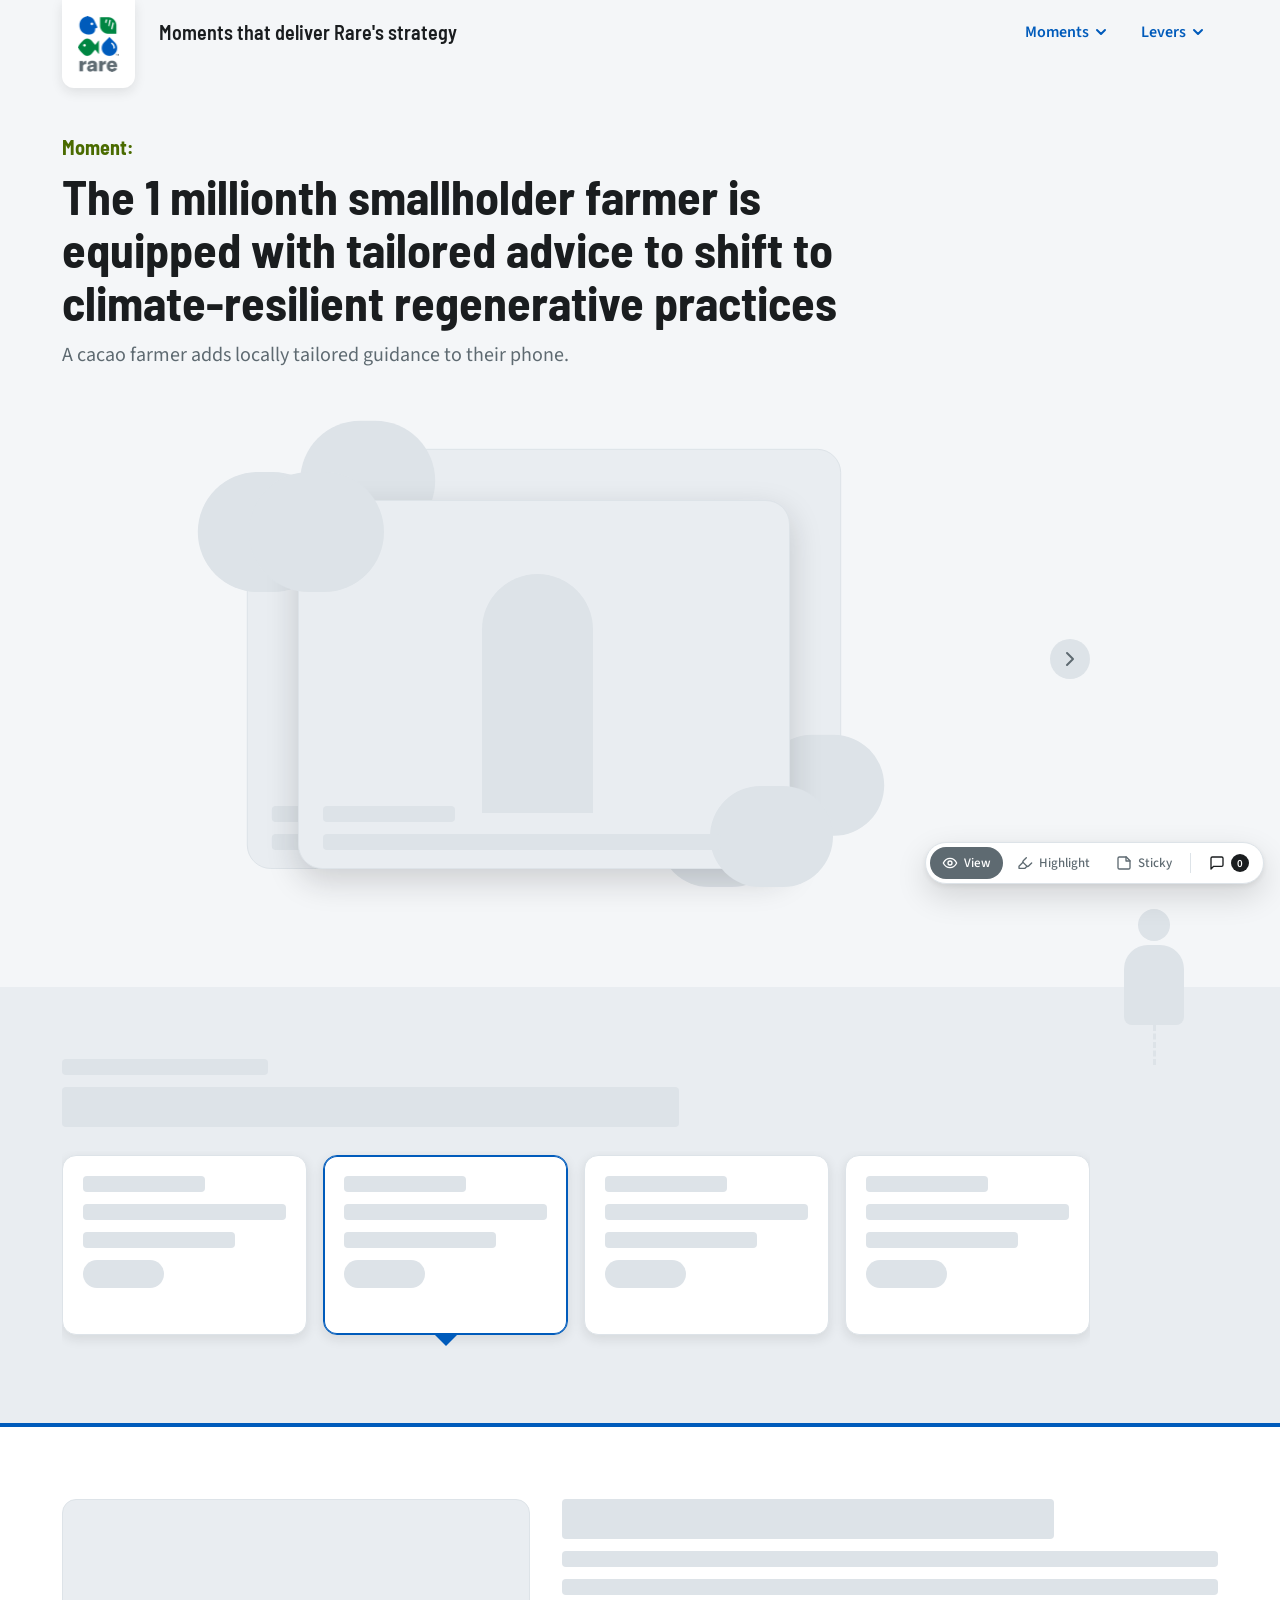
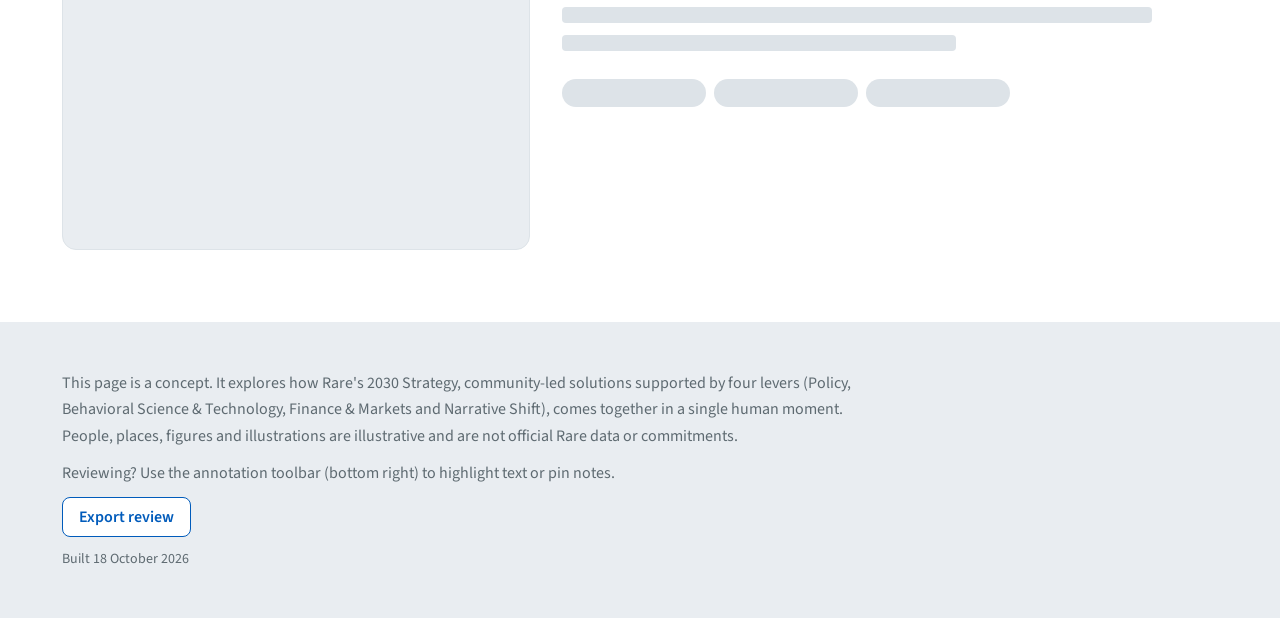
==== moments/1-millionth-farmer/index.html @ deacb7dc "Stage 1 frame: scaffold, tokens, header nav, 7 skeleton moment pages, Overnote - Static HTML/CSS/ES " ====
<!doctype html>
<html lang="en" data-page-state="skeleton">
<head>
  <meta charset="utf-8">
  <meta name="viewport" content="width=device-width, initial-scale=1">
  <meta name="robots" content="noindex">
  <title>1 Millionth Farmer · Rare 2030 Strategy in moments</title>
  <meta name="description" content="Concept: how Rare's 2030 Strategy comes together in one human milestone moment.">
  <link rel="icon" type="image/png" href="../../assets/logo/rare-logo-rgb.png">
  <!-- Font loading is the one place a family name appears outside the token files: the
       Google Fonts URL. Every font-family declaration goes through --rare-font-family-*. -->
  <link rel="preconnect" href="https://fonts.googleapis.com">
  <link rel="preconnect" href="https://fonts.gstatic.com" crossorigin>
  <link rel="stylesheet" href="https://fonts.googleapis.com/css2?family=Barlow+Semi+Condensed:wght@600;700;800&amp;family=Source+Sans+3:wght@400;600;700&amp;display=swap&amp;subset=latin">
  <link rel="stylesheet" href="../../css/rare-core.css">
  <link rel="stylesheet" href="../../css/viz-tokens.css">
  <link rel="stylesheet" href="../../css/base.css">
  <link rel="stylesheet" href="../../css/components/nav.css">
  <link rel="stylesheet" href="../../css/components/moment.css">
  <link rel="stylesheet" href="../../css/components/orchestrator.css">
  <link rel="stylesheet" href="../../css/components/levers.css">
  <link rel="stylesheet" href="../../css/components/lever-detail.css">
  <link rel="stylesheet" href="../../css/components/footer.css">
</head>
<body data-moment="1-millionth-farmer">
  <a class="skip-link" href="#main">Skip to content</a>

  <header class="site-header">
    <div class="site-header__inner">
      <a class="site-header__logo-tab" href="../../">
        <img src="../../assets/logo/rare-logo-rgb.png" srcset="../../assets/logo/rare-logo-rgb.png 1x, ../../assets/logo/rare-logo-rgb@2x.png 2x" width="41" height="56" alt="Rare">
      </a>
      <p id="site-title" class="site-header__title">Moments that deliver Rare's strategy</p>
      <nav id="global-nav" class="global-nav" aria-label="Site" data-nav-root></nav>
    </div>
  </header>

  <div class="page">
    <main id="main">
      <div id="orchestration" class="orchestration">
        <section id="moment" class="panel panel--moment" aria-labelledby="moment-title">
          <div class="panel__inner">
            <div id="moment-statement" class="moment-statement">
              <p class="eyebrow">Moment:</p>
              <h1 id="moment-title" class="moment-title">The 1 millionth smallholder farmer is equipped with tailored advice to shift to climate-resilient regenerative practices</h1>
              <p class="moment-description">A cacao farmer adds locally tailored guidance to their phone.</p>
            </div>

            <div id="moment-visual" class="moment-visual" role="region" aria-label="Moment scenes">
              <div class="card-stack">
                <div class="card-stack__deck">
                  <div id="card-human-nature" class="stack-card" data-card="human-nature" data-label="Human &amp; Nature" data-slot="0">
                    <div class="stack-card__backplate"></div>
                    <span class="stack-card__layer stack-card__layer--overhang-start"></span>
                    <span class="stack-card__layer stack-card__layer--figure"></span>
                    <span class="stack-card__layer stack-card__layer--overhang-end"></span>
                    <div class="stack-card__text">
                      <p class="visually-hidden">Human &amp; Nature scene (placeholder)</p>
                      <span class="ph-stack" aria-hidden="true">
                        <span class="ph ph--bar ph--w-30"></span>
                        <span class="ph ph--bar ph--w-90"></span>
                      </span>
                    </div>
                  </div>
                  <div id="card-community" class="stack-card" data-card="community" data-label="Community" data-slot="1" aria-hidden="true" inert>
                    <div class="stack-card__backplate"></div>
                    <span class="stack-card__layer stack-card__layer--overhang-start"></span>
                    <span class="stack-card__layer stack-card__layer--figure"></span>
                    <span class="stack-card__layer stack-card__layer--overhang-end"></span>
                    <div class="stack-card__text">
                      <p class="visually-hidden">Community scene (placeholder)</p>
                      <span class="ph-stack" aria-hidden="true">
                        <span class="ph ph--bar ph--w-30"></span>
                        <span class="ph ph--bar ph--w-90"></span>
                      </span>
                    </div>
                  </div>
                  <div id="card-policy" class="stack-card" data-card="policy" data-label="Policy" data-slot="2" aria-hidden="true" inert>
                    <div class="stack-card__backplate"></div>
                    <span class="stack-card__layer stack-card__layer--overhang-start"></span>
                    <span class="stack-card__layer stack-card__layer--figure"></span>
                    <span class="stack-card__layer stack-card__layer--overhang-end"></span>
                    <div class="stack-card__text">
                      <p class="visually-hidden">Policy scene (placeholder)</p>
                      <span class="ph-stack" aria-hidden="true">
                        <span class="ph ph--bar ph--w-30"></span>
                        <span class="ph ph--bar ph--w-90"></span>
                      </span>
                    </div>
                  </div>
                </div>
              </div>
              <div class="stack-controls">
                <button class="stack-next" type="button" aria-label="Next scene">
                  <svg viewBox="0 0 20 20" aria-hidden="true" focusable="false"><path d="M7 4l6 6-6 6" fill="none" stroke="currentColor" stroke-width="2" stroke-linecap="round" stroke-linejoin="round"/></svg>
                </button>
                <p class="stack-announcer visually-hidden" aria-live="polite" aria-atomic="true"></p>
              </div>
            </div>
          </div>
        </section>

        <div class="orchestration__seam">
          <figure id="orchestrator" class="orchestrator">
            <div class="orchestrator__silhouette" aria-hidden="true">
              <span class="orchestrator__head"></span>
              <span class="orchestrator__body"></span>
            </div>
            <span class="orchestrator__pipe-placeholder" aria-hidden="true"></span>
            <figcaption class="visually-hidden">A Rare team member connects the levers to the moment. Rare orchestrates; local partners deliver.</figcaption>
          </figure>
        </div>

        <svg class="orchestrator-pipe" aria-hidden="true" focusable="false"></svg>

        <section id="levers" class="panel panel--levers" aria-labelledby="levers-title">
          <div class="panel__inner">
            <div class="levers-heading">
              <h2 id="levers-title" class="visually-hidden">Levers</h2>
              <span class="ph ph--bar ph--w-20" aria-hidden="true"></span>
              <span class="ph ph--bar-lg ph--w-60" aria-hidden="true"></span>
            </div>
            <div class="lever-track">
              <div id="lever-policy" class="lever-card" data-lever-card="policy">
                <p class="visually-hidden">Policy (placeholder)</p>
                <span class="ph ph--bar ph--w-60" aria-hidden="true"></span>
                <span class="ph-stack" aria-hidden="true">
                  <span class="ph ph--bar ph--w-100"></span>
                  <span class="ph ph--bar ph--w-75"></span>
                </span>
                <span class="ph ph--pill ph--w-40" aria-hidden="true"></span>
              </div>
              <div id="lever-behavior-tech" class="lever-card" data-lever-card="behavior-tech" data-selected>
                <p class="visually-hidden">Behavioral Science &amp; Technology (placeholder)</p>
                <span class="ph ph--bar ph--w-60" aria-hidden="true"></span>
                <span class="ph-stack" aria-hidden="true">
                  <span class="ph ph--bar ph--w-100"></span>
                  <span class="ph ph--bar ph--w-75"></span>
                </span>
                <span class="ph ph--pill ph--w-40" aria-hidden="true"></span>
              </div>
              <div id="lever-finance-markets" class="lever-card" data-lever-card="finance-markets">
                <p class="visually-hidden">Finance &amp; Markets (placeholder)</p>
                <span class="ph ph--bar ph--w-60" aria-hidden="true"></span>
                <span class="ph-stack" aria-hidden="true">
                  <span class="ph ph--bar ph--w-100"></span>
                  <span class="ph ph--bar ph--w-75"></span>
                </span>
                <span class="ph ph--pill ph--w-40" aria-hidden="true"></span>
              </div>
              <div id="lever-narrative" class="lever-card" data-lever-card="narrative">
                <p class="visually-hidden">Narrative Shift (placeholder)</p>
                <span class="ph ph--bar ph--w-60" aria-hidden="true"></span>
                <span class="ph-stack" aria-hidden="true">
                  <span class="ph ph--bar ph--w-100"></span>
                  <span class="ph ph--bar ph--w-75"></span>
                </span>
                <span class="ph ph--pill ph--w-40" aria-hidden="true"></span>
              </div>
            </div>
          </div>
        </section>
      </div>

      <section id="lever-detail" class="panel panel--detail" aria-labelledby="lever-detail-title" tabindex="-1">
        <div class="panel__inner">
          <h2 id="lever-detail-title" class="visually-hidden">Lever requirements</h2>
          <div id="detail-policy" class="lever-detail-panel" data-lever-detail="policy" hidden>
            <div class="lever-detail__graphic" aria-hidden="true"></div>
            <div class="lever-detail__text">
              <h3 class="visually-hidden">Policy (placeholder)</h3>
              <span class="ph ph--bar-lg ph--w-75" aria-hidden="true"></span>
              <span class="ph-stack" aria-hidden="true">
                <span class="ph ph--bar ph--w-100"></span>
                <span class="ph ph--bar ph--w-100"></span>
                <span class="ph ph--bar ph--w-90"></span>
                <span class="ph ph--bar ph--w-60"></span>
              </span>
              <span class="lever-detail__chips" aria-hidden="true">
                <span class="ph ph--pill"></span>
                <span class="ph ph--pill"></span>
                <span class="ph ph--pill"></span>
              </span>
            </div>
          </div>
          <div id="detail-behavior-tech" class="lever-detail-panel" data-lever-detail="behavior-tech">
            <div class="lever-detail__graphic" aria-hidden="true"></div>
            <div class="lever-detail__text">
              <h3 class="visually-hidden">Behavioral Science &amp; Technology (placeholder)</h3>
              <span class="ph ph--bar-lg ph--w-75" aria-hidden="true"></span>
              <span class="ph-stack" aria-hidden="true">
                <span class="ph ph--bar ph--w-100"></span>
                <span class="ph ph--bar ph--w-100"></span>
                <span class="ph ph--bar ph--w-90"></span>
                <span class="ph ph--bar ph--w-60"></span>
              </span>
              <span class="lever-detail__chips" aria-hidden="true">
                <span class="ph ph--pill"></span>
                <span class="ph ph--pill"></span>
                <span class="ph ph--pill"></span>
              </span>
            </div>
          </div>
          <div id="detail-finance-markets" class="lever-detail-panel" data-lever-detail="finance-markets" hidden>
            <div class="lever-detail__graphic" aria-hidden="true"></div>
            <div class="lever-detail__text">
              <h3 class="visually-hidden">Finance &amp; Markets (placeholder)</h3>
              <span class="ph ph--bar-lg ph--w-75" aria-hidden="true"></span>
              <span class="ph-stack" aria-hidden="true">
                <span class="ph ph--bar ph--w-100"></span>
                <span class="ph ph--bar ph--w-100"></span>
                <span class="ph ph--bar ph--w-90"></span>
                <span class="ph ph--bar ph--w-60"></span>
              </span>
              <span class="lever-detail__chips" aria-hidden="true">
                <span class="ph ph--pill"></span>
                <span class="ph ph--pill"></span>
                <span class="ph ph--pill"></span>
              </span>
            </div>
          </div>
          <div id="detail-narrative" class="lever-detail-panel" data-lever-detail="narrative" hidden>
            <div class="lever-detail__graphic" aria-hidden="true"></div>
            <div class="lever-detail__text">
              <h3 class="visually-hidden">Narrative Shift (placeholder)</h3>
              <span class="ph ph--bar-lg ph--w-75" aria-hidden="true"></span>
              <span class="ph-stack" aria-hidden="true">
                <span class="ph ph--bar ph--w-100"></span>
                <span class="ph ph--bar ph--w-100"></span>
                <span class="ph ph--bar ph--w-90"></span>
                <span class="ph ph--bar ph--w-60"></span>
              </span>
              <span class="lever-detail__chips" aria-hidden="true">
                <span class="ph ph--pill"></span>
                <span class="ph ph--pill"></span>
                <span class="ph ph--pill"></span>
              </span>
            </div>
          </div>
        </div>
      </section>
    </main>

    <footer id="site-footer" class="site-footer">
      <div class="panel__inner">
        <div class="site-footer__inner">
          <p class="site-footer__note">This page is a concept. It explores how Rare's 2030 Strategy, community-led solutions supported by four levers (Policy, Behavioral Science &amp; Technology, Finance &amp; Markets and Narrative Shift), comes together in a single human moment. People, places, figures and illustrations are illustrative and are not official Rare data or commitments.</p>
          <p>Reviewing? Use the annotation toolbar (bottom right) to highlight text or pin notes.</p>
          <p class="site-footer__meta">Built 18 October 2026</p>
        </div>
      </div>
    </footer>
  </div>

  <script type="module" src="../../js/nav.js"></script>
  <script type="module" src="../../js/levers.js"></script>
  <script type="module" src="../../js/card-stack.js"></script>
  <script type="module" src="../../js/annotate.js"></script>
</body>
</html>
---- css/rare-core.css ----
/**
 * Do not edit directly, this file was auto-generated.
 */

:root {
  --rare-color-blue-50: #e6f1fb; /** Rare Blue tint — chat-user surface, subtle blue fills. */
  --rare-color-blue-500: #005bbb; /** Rare Blue — primary brand action color & hero brand surface. */
  --rare-color-blue-600: #00499a; /** Rare Blue shade — primary action hover/active. */
  --rare-color-green-500: #008542; /** Rare Green — brand-guide PRIMARY. Brand-guide palette value, retained in Core for cross-consumer use; may be unused on any given surface. */
  --rare-color-gray-50: #f4f6f8; /** Neutral 50 — base page canvas. */
  --rare-color-gray-100: #e9edf1; /** Neutral 100 — alternating section band / muted control fill. */
  --rare-color-gray-200: #dde3e8; /** Neutral 200 — default borders / hairlines. */
  --rare-color-gray-700: #5e6a71; /** Rare Gray — muted text and strong borders. */
  --rare-color-red-100: #f7e8ed; /** Secondary accent red tint — soft decorative surface. */
  --rare-color-red-500: #aa1948; /** Secondary accent — error/feedback; AA-safe reveal ink on its own tint. */
  --rare-color-cyan-100: #e0f5fa; /** Secondary accent cyan tint — soft decorative surface. */
  --rare-color-cyan-500: #00afd8; /** Rare Cyan — brand-guide SECONDARY. Brand-guide palette value, retained in Core for cross-consumer use; may be unused on any given surface. */
  --rare-color-cyan-700: #08627a; /** Secondary accent cyan shade — AA-safe reveal ink on cyan.100 (6.1:1). */
  --rare-color-orange-100: #fef0e7; /** Secondary accent orange tint — soft decorative surface. */
  --rare-color-orange-500: #f58233; /** Rare Orange — brand-guide SECONDARY. Brand-guide palette value, retained in Core for cross-consumer use; may be unused on any given surface. */
  --rare-color-orange-700: #a34d17; /** Secondary accent orange shade — AA-safe reveal ink on orange.100 (5.2:1). */
  --rare-color-lime-100: #eff7e0; /** Secondary accent lime tint — soft decorative surface. */
  --rare-color-lime-500: #7ab800; /** Rare Lime — brand-guide SECONDARY. Brand-guide palette value, retained in Core for cross-consumer use; may be unused on any given surface. */
  --rare-color-lime-700: #4a6b00; /** Secondary accent lime shade — AA-safe reveal ink on lime.100 (5.6:1). */
  --rare-color-yellow-100: #fadf9f; /** Rare Yellow pale tint — Comms Critique card rollover fill. Deliberately fuller than the other accents' .100 tints (lime/orange sit near-white): gold at whisper strength reads as off-white, so it needs a bit more saturation to register. Added for Speak Sustainability; no equivalent in Change Agent's live palette. */
  --rare-color-yellow-500: #eeaf00; /** Rare Yellow — brand-guide SECONDARY. Also the decorative plus-mark graphic on the featured card. */
  --rare-color-yellow-700: #6e5200; /** Secondary accent yellow shade — AA-safe gold ink. 5.5:1 on yellow.100 (featured card copy) and 6.6:1 on background-subtle (the Use Cases eyebrow). Matches the .700 AA-safe-ink convention of the cyan/orange/lime accents. */
  --rare-color-white: #ffffff; /** Pure white — raised surfaces, on-brand text. */
  --rare-color-ink: #1a1d1f; /** Near-black ink — default body text. */
  --rare-elevation-z-base: 0; /** Ground plane — decorative fills and background media that must sit behind their own container's content. */
  --rare-elevation-z-raised: 1; /** Lifted above sibling background media within the same component — e.g. card text over a card illustration. */
  --rare-elevation-z-sticky: 2; /** Pinned affordance inside a scrolling container — scroll hints, in-card overlays. Above component content, below any page-level overlay. */
  --rare-elevation-z-overlay: 20; /** Full-surface overlay that covers page content — the mobile navigation panel, drawers, scrims. */
  --rare-elevation-z-modal: 30; /** Sits above an overlay — dialog chrome and the controls that must stay reachable while an overlay is open (e.g. the close button and logo over the mobile menu). */
  --rare-motion-duration-fast: 150ms; /** Hover/color transitions. */
  --rare-motion-duration-base: 200ms; /** Accordion / transform transitions. */
  --rare-motion-easing-standard: cubic-bezier(0.2, 0, 0, 1); /** Standard ease. */
  --rare-radius-sm: 4px; /** Focus ring / small controls. */
  --rare-radius-md: 8px; /** Buttons, inputs. */
  --rare-radius-lg: 12px; /** Accordion items, chat bubbles. */
  --rare-radius-card: 14px; /** Cards / chat panel — preserves v2's 14px. */
  --rare-radius-xl: 24px; /** Large hero panel. Normalized 22px→24px to sit on the 4px grid; the 2px delta is imperceptible at hero scale. */
  --rare-radius-pill: 9999px; /** Circular / pill controls. */
  --rare-size-container: 1220px; /** Max content width — app/marketing surfaces. */
  --rare-size-container-narrow: 820px; /** Max width for long-form reading columns (legal/policy pages). */
  --rare-size-control-sm: 28px; /** Small square/circular control box — step badges, compact icon targets. A control DIMENSION, not spacing: it sizes a box rather than the gap around one, so it lives on the size scale rather than the 4px space ramp. */
  --rare-size-control-md: 40px; /** Medium square control box — icon buttons, carousel arrows. Meets the 40px minimum comfortable pointer target. */
  --rare-border-width-default: 1px; /** Hairline borders. */
  --rare-border-width-strong: 1.5px; /** Input borders. INTENTIONALLY off the 4px grid: the 4px grid governs SPACING (gaps, insets, rhythm), not stroke weights. Hairline-class strokes are their own concern and legitimately land on sub-grid values — 1.5px is the deliberate mid-step between the 1px hairline and a 2px heavy rule. Not a defect; do not 'normalize' this to 1px or 2px. */
  --rare-border-width-focus: 3px; /** Focus-visible outline. */
  --rare-border-offset-focus: 2px; /** Gap between a focus ring and the element it outlines. Pairs with border.width.focus so focus treatment is fully tokenized and stays consistent across every consumer (a11y-critical: focus affordances must not drift per-surface). */
  --rare-space-0: 0; /** SCALE ANCHOR: the zero step of the 4px space ramp. Retained so the scale starts at an explicit, nameable origin and consumers can reset spacing via a token rather than a literal 0. Not dead. */
  --rare-space-1: 4px;
  --rare-space-2: 8px;
  --rare-space-3: 12px;
  --rare-space-4: 16px;
  --rare-space-5: 20px;
  --rare-space-6: 24px; /** Section gutter. */
  --rare-space-7: 32px;
  --rare-space-8: 40px;
  --rare-space-9: 48px;
  --rare-space-10: 64px;
  --rare-space-11: 72px;
  --rare-font-family-source-sans: "Source Sans 3", Arial, system-ui, sans-serif; /** Text/UI primitive stack. Prepend licensed "Univers Next" here to swap; nothing downstream names a font. */
  --rare-font-family-barlow: "Barlow Semi Condensed", "Arial Narrow", Arial, sans-serif; /** Condensed display primitive stack. Prepend licensed "PF Square Sans" here to swap. */
  --rare-font-size-200: 0.875rem; /** 14px */
  --rare-font-size-300: 1rem; /** 16px */
  --rare-font-size-400: 1.125rem; /** 18px — body copy */
  --rare-font-size-500: 1.25rem; /** 20px */
  --rare-font-size-600: 1.5rem; /** 24px */
  --rare-font-size-700: 1.875rem; /** 30px */
  --rare-font-size-900: 3rem; /** 48px — display. SCALE ANCHOR: retained as a step on the ordinal type ramp even while unbound. Ordinal scales must stay contiguous — removing an interior step would force a renumber and break every downstream consumer. Not dead. */
  --rare-font-size-1000: 4rem; /** 64px — hero display */
  --rare-font-weight-regular: 400; /** SCALE ANCHOR: the baseline weight the ramp is measured from. Rendered as the inherited body default rather than bound explicitly, so it reads as unreferenced — retained deliberately. Not dead. */
  --rare-font-weight-semibold: 600;
  --rare-font-weight-bold: 700;
  --rare-font-weight-extrabold: 800; /** Display-heavy — Barlow hero headline. */
  --rare-line-height-tight: 1.1; /** Display headlines. */
  --rare-line-height-normal: 1.5; /** UI / dense text. */
  --rare-line-height-relaxed: 1.65; /** Long-form body copy. */
  --rare-color-text-default: var(--rare-color-ink); /** Body text. */
  --rare-color-text-muted: var(--rare-color-gray-700); /** Secondary / supporting text. */
  --rare-color-text-on-brand: var(--rare-color-white); /** Text on brand/action surfaces. */
  --rare-color-text-feature: var(--rare-color-yellow-700); /** Gold ink for the featured/active treatment — the Use Cases eyebrow and the featured card's supporting copy. AA-safe on both background-subtle and surface.feature. */
  --rare-color-background-default: var(--rare-color-white); /** Raised cards & surfaces (top tier). */
  --rare-color-background-subtle: var(--rare-color-gray-50); /** Base page canvas (mid tier). */
  --rare-color-background-muted: var(--rare-color-gray-100); /** Alternating section bands & neutral control fills (base tier). */
  --rare-color-surface-brand: var(--rare-color-green-500); /** Hero brand panel — Rare Green (brand-guide PRIMARY). Speak Sustainability leads with green where Change Agent leads with Rare Blue; green.500 keeps white hero text at AA (4.7:1) where the mockup's lighter lime would fail. */
  --rare-color-surface-chat-user: var(--rare-color-blue-50); /** User chat bubble. */
  --rare-color-surface-chat-agent: var(--rare-color-white); /** Agent chat surface (white + border to stay distinct from canvas). */
  --rare-color-action-primary: var(--rare-color-blue-500); /** Primary buttons / links. */
  --rare-color-action-primary-hover: var(--rare-color-blue-600); /** Primary hover/active. */
  --rare-color-border-default: var(--rare-color-gray-200); /** Default hairline borders. */
  --rare-color-border-strong: var(--rare-color-gray-700); /** Emphasized borders / input rules. */
  --rare-color-feedback-error: var(--rare-color-red-500); /** Form validation errors. */
  --rare-color-focus-ring: var(--rare-color-blue-500); /** Focus-visible outline color. */
  --rare-font-family-text: var(--rare-font-family-source-sans); /** Default text/UI face — body, forms, labels. */
  --rare-font-family-display: var(--rare-font-family-barlow); /** Condensed display face — headlines & callouts only. */
  --rare-font-size-hero: var(--rare-font-size-1000); /** Hero display headline role — the size a hero headline renders at when unconstrained (64px). A ROLE ONLY: it carries no viewport or layout behaviour, so any consumer can bind it in any context. A surface that wants a fluid hero composes the clamp itself against its own known container (see .hero-headline in index.html); that layout rule must not be baked back into this token. */
  --rare-font-size-hero-min: var(--rare-font-size-700); /** Lower bound for a fluid hero headline (30px) — the floor a surface clamps to on narrow viewports. Paired with font.size.hero as the cap; the interpolation between them belongs to the surface, not to Core. */
}
---- css/viz-tokens.css ----
/**
 * Rare Strategy System Viz — product-scope tokens.
 *
 * PRODUCT-SCOPE — NOT PUBLISHED. Every --viz-* token here is composition for this site only
 * (card offsets, stack inset, orchestrator size, lever card widths, nav logo size, motion legs).
 * Each one references --rare-* tokens from css/rare-core.css; none introduces a primitive.
 * Viewport-relative clamp() math lives here and only here (Core README, "Core vs product").
 *
 * Values Core does not cover are bound to the nearest token and logged in docs/TOKEN_GAPS.md.
 * Media-query breakpoints cannot read custom properties, so they are listed below as a
 * documented set and reused unchanged in every component file:
 *   mobile  < 640px   ·   tablet 640–1023px   ·   Panel 3 two-column ≥ 800px   ·   desktop ≥ 1024px
 */

:root {
  /* ---- Layout ------------------------------------------------------------------------- */

  /* PRODUCT-SCOPE: page column. Core container is 1220px; the spec asks for "about 1200px". */
  --viz-content-max: var(--rare-size-container);
  /* PRODUCT-SCOPE: side gutter, fluid from 16px to 32px. Core's section gutter is space-6. */
  --viz-gutter: clamp(var(--rare-space-4), 4vw, var(--rare-space-7));
  /* PRODUCT-SCOPE: vertical rhythm inside a panel. */
  --viz-panel-pad-block: clamp(var(--rare-space-8), 6vw, var(--rare-space-11));
  /* PRODUCT-SCOPE: statement → stack gap. §4.2 asks for space-6 to space-7. */
  --viz-statement-gap: clamp(var(--rare-space-6), 3vw, var(--rare-space-7));
  /* PRODUCT-SCOPE: moment title, a long phrase clamped between 700 and 900 (§4.2). */
  --viz-moment-title-size: clamp(var(--rare-font-size-700), 4vw, var(--rare-font-size-900));
  /* PRODUCT-SCOPE: breathing room above Panel 3 when the Levers menu scrolls to it (no sticky header). */
  --viz-scroll-offset: var(--rare-space-4);

  /* ---- Global nav --------------------------------------------------------------------- */

  /* PRODUCT-SCOPE: stacked lockup display height. 56px desktop = 48 + 8; 44px mobile = 40 + 4.
     Core has no 56px or 44px step; composed from the space ramp (see TOKEN_GAPS.md). */
  --viz-nav-logo-height: calc(var(--rare-space-9) + var(--rare-space-2));
  --viz-nav-logo-height-mobile: calc(var(--rare-space-8) + var(--rare-space-1));
  /* PRODUCT-SCOPE: logo tab (§4.1): padding around the logo, how far it hangs over Panel 1,
     and its shadow (Core has no shadow tokens; see TOKEN_GAPS.md). */
  --viz-logo-tab-pad: var(--rare-space-4);
  --viz-logo-tab-overhang: var(--rare-space-6);
  --viz-logo-tab-shadow: var(--viz-shadow-soft);
  /* PRODUCT-SCOPE: disclosure menu panel width. */
  --viz-nav-menu-width: calc(var(--rare-space-11) * 5);

  /* ---- Panel 1: card stack ------------------------------------------------------------ */

  /* PRODUCT-SCOPE: front card width within the stack region. */
  --viz-stack-card-width: min(100%, calc(var(--rare-size-container-narrow) * 0.75));
  --viz-stack-card-ratio: 4 / 3;
  /* PRODUCT-SCOPE: backplate inset inside the card frame (§4.3: 8–12%). */
  --viz-stack-inset: 10%;
  /* PRODUCT-SCOPE: how far back cards peek out. Desktop ~8% of card width; mobile 16–24px. */
  --viz-stack-peek: clamp(var(--rare-space-4), 4vw, var(--rare-space-10));

  /* ---- Orchestrator ------------------------------------------------------------------- */

  /* PRODUCT-SCOPE: right gutter that holds the figure on desktop, and the figure's size. */
  --viz-orchestrator-gutter: calc(var(--rare-space-10) * 2);
  --viz-orchestrator-size: calc(var(--rare-space-10) * 1.5);
  --viz-orchestrator-size-mobile: var(--rare-space-10);

  /* ---- Panel 2: lever track ----------------------------------------------------------- */

  /* PRODUCT-SCOPE: lever card width. ~1.2 cards visible on mobile, ~2.5 on tablet,
     all four on desktop. The track subtracts its gaps before dividing. */
  --viz-lever-gap: var(--rare-space-4);
  --viz-lever-card-width: calc((100% - var(--viz-lever-gap)) / 1.2);
  --viz-lever-card-width-tablet: calc((100% - 2 * var(--viz-lever-gap)) / 2.5);
  --viz-lever-card-width-desktop: calc((100% - 3 * var(--viz-lever-gap)) / 4);
  --viz-lever-card-min-height: calc(var(--rare-space-11) * 2.5);
  /* PRODUCT-SCOPE: selected-lever caret (half-width of the triangle). */
  --viz-lever-caret: var(--rare-space-3);
  /* PRODUCT-SCOPE: Panel 3 top rule meeting the caret (§6.4: 4px). */
  --viz-detail-rule: var(--rare-space-1);

  /* ---- Elevation shadows (gap: Core has no shadow tokens) ----------------------------- */

  /* PRODUCT-SCOPE: composed from Core ink + space. Logged in TOKEN_GAPS.md. */
  --viz-shadow-soft: 0 var(--rare-space-1) var(--rare-space-3) color-mix(in srgb, var(--rare-color-ink) 10%, transparent);
  --viz-shadow-lifted: 0 var(--rare-space-3) var(--rare-space-7) color-mix(in srgb, var(--rare-color-ink) 18%, transparent);

  /* ---- Motion (gap: Core has no duration above 200ms) --------------------------------- */

  /* PRODUCT-SCOPE: multiples of motion.duration.base (200ms). Logged in TOKEN_GAPS.md. */
  --viz-motion-flip-leg: calc(var(--rare-motion-duration-base) * 2.25);         /* 450ms */
  --viz-motion-flip-leg-reduced: calc(var(--rare-motion-duration-base) * 1.5);  /* 300ms */
  --viz-motion-flip-offset: calc(var(--rare-motion-duration-base) * 0.5);       /* 100ms */
  --viz-motion-pipe: calc(var(--rare-motion-duration-base) * 2.5);              /* 500ms */

  /* ---- Stacking ----------------------------------------------------------------------- */

  /* Page z-index uses only --rare-elevation-z-* (max 30). Overnote's UI sits at ~2147483000. */
  --viz-z-header: var(--rare-elevation-z-overlay);
  --viz-z-nav-menu: var(--rare-elevation-z-modal);

  /* ---- Placeholder shapes (§4.8 skeleton) --------------------------------------------- */

  --viz-placeholder-fill: var(--rare-color-background-muted);
  --viz-placeholder-fill-strong: var(--rare-color-border-default);
  --viz-placeholder-line: var(--rare-color-border-default);
  --viz-placeholder-bar: var(--rare-space-4);
  --viz-placeholder-bar-lg: var(--rare-space-8);

  /* ---- Overnote theme mapping (REQUIREMENTS §9) --------------------------------------- */

  --overnote-font: var(--rare-font-family-text);
  --overnote-accent: var(--rare-color-action-primary);
  --overnote-accent-contrast: var(--rare-color-text-on-brand);
  --overnote-focus-ring: 0 0 0 var(--rare-border-width-focus) var(--rare-color-focus-ring);
  --overnote-surface: var(--rare-color-background-default);
  --overnote-surface-muted: var(--rare-color-background-muted);
  --overnote-text: var(--rare-color-text-default);
  --overnote-text-muted: var(--rare-color-text-muted);
  --overnote-border: var(--rare-color-border-default);
  --overnote-danger: var(--rare-color-feedback-error);
  --overnote-mode-off: var(--rare-color-text-muted);
  --overnote-radius: var(--rare-radius-lg);
  --overnote-radius-sm: var(--rare-radius-md);
}

@media (max-width: 639px) {
  :root {
    --viz-nav-logo-height: var(--viz-nav-logo-height-mobile);
    --viz-orchestrator-size: var(--viz-orchestrator-size-mobile);
  }
}

@media (min-width: 640px) {
  :root { --viz-lever-card-width: var(--viz-lever-card-width-tablet); }
}

@media (min-width: 1024px) {
  :root { --viz-lever-card-width: var(--viz-lever-card-width-desktop); }
}
---- css/base.css ----
/* Reset, type and layout primitives. Values come only from --rare-* and --viz-* tokens. */

*,
*::before,
*::after {
  box-sizing: border-box;
}

html {
  -webkit-text-size-adjust: 100%;
  text-size-adjust: 100%;
}

body {
  margin: var(--rare-space-0);
  background: var(--rare-color-background-subtle);
  color: var(--rare-color-text-default);
  font-family: var(--rare-font-family-text);
  font-size: var(--rare-font-size-400);
  font-weight: var(--rare-font-weight-regular);
  line-height: var(--rare-line-height-normal);
}

h1,
h2,
h3,
p,
ul,
figure {
  margin: var(--rare-space-0);
}

ul {
  padding: var(--rare-space-0);
  list-style: none;
}

img,
svg {
  display: block;
  max-width: 100%;
}

button {
  font: inherit;
  color: inherit;
}

a {
  color: var(--rare-color-action-primary);
}

a:hover {
  color: var(--rare-color-action-primary-hover);
}

:focus-visible {
  outline: var(--rare-border-width-focus) solid var(--rare-color-focus-ring);
  outline-offset: var(--rare-border-offset-focus);
}

/* Programmatic focus targets (e.g. #lever-detail after a Levers menu choice) need no ring. */
[tabindex="-1"]:focus {
  outline: none;
}

.visually-hidden {
  position: absolute;
  width: var(--rare-border-width-default);
  height: var(--rare-border-width-default);
  margin: calc(-1 * var(--rare-border-width-default));
  padding: var(--rare-space-0);
  overflow: hidden;
  clip-path: inset(50%);
  white-space: nowrap;
  border: 0;
}

.skip-link {
  position: absolute;
  top: var(--rare-space-2);
  left: var(--rare-space-2);
  z-index: var(--rare-elevation-z-modal);
  padding: var(--rare-space-2) var(--rare-space-4);
  border-radius: var(--rare-radius-md);
  background: var(--rare-color-action-primary);
  color: var(--rare-color-text-on-brand);
  font-weight: var(--rare-font-weight-semibold);
  transform: translateY(calc(-100% - var(--rare-space-4)));
}

.skip-link:focus {
  transform: none;
  color: var(--rare-color-text-on-brand);
}

/* Clips sideways travel (the card flip leaves the frame) without creating a scroll container,
   so position: sticky keeps working (§4.3 "No scrollbars"). */
.page {
  overflow-x: clip;
}

.panel {
  padding-block: var(--viz-panel-pad-block);
}

.panel__inner {
  max-width: var(--viz-content-max);
  margin-inline: auto;
  padding-inline: var(--viz-gutter);
}

/* Desktop: reserve the right gutter for the orchestrator figure (§3, §5). */
@media (min-width: 1024px) {
  .orchestration .panel__inner {
    padding-inline-end: calc(var(--viz-gutter) + var(--viz-orchestrator-gutter));
  }
}

.eyebrow {
  font-family: var(--rare-font-family-display);
  font-size: var(--rare-font-size-500);
  font-weight: var(--rare-font-weight-bold);
  line-height: var(--rare-line-height-tight);
}

/* ---- Skeleton placeholder shapes (§4.8): static, muted, no shimmer -------------------- */

.ph {
  display: block;
  border-radius: var(--rare-radius-sm);
  background: var(--viz-placeholder-fill-strong);
}

.ph--bar {
  height: var(--viz-placeholder-bar);
}

.ph--bar-lg {
  height: var(--viz-placeholder-bar-lg);
}

.ph--pill {
  height: var(--rare-size-control-sm);
  border-radius: var(--rare-radius-pill);
}

.ph--w-20 { width: 20%; }
.ph--w-30 { width: 30%; }
.ph--w-40 { width: 40%; }
.ph--w-60 { width: 60%; }
.ph--w-75 { width: 75%; }
.ph--w-90 { width: 90%; }
.ph--w-100 { width: 100%; }

.ph-stack {
  display: grid;
  gap: var(--rare-space-3);
}
---- css/components/nav.css ----
/* Site header + global nav (§4.1), modelled on the top of rare.org's header: the stacked logo
   in a white tab hanging from the top edge, then the site title and menus sitting straight on
   Panel 1's canvas. No bar background, no bottom rule, not sticky: it scrolls away with the page.
   Breakpoints: see the documented set in viz-tokens.css. */

.site-header {
  position: relative;
  z-index: var(--viz-z-header);
}

.site-header__inner {
  display: grid;
  grid-template-columns: auto 1fr;
  grid-template-areas:
    "tab nav"
    "title title";
  align-items: center;
  column-gap: var(--rare-space-4);
  max-width: var(--viz-content-max);
  margin-inline: auto;
  padding-inline: var(--viz-gutter);
}

/* Logo tab: square top corners flush with the viewport, rounded bottom corners, soft shadow. */
.site-header__logo-tab {
  grid-area: tab;
  align-self: start;
  justify-self: start;
  display: block;
  padding: var(--viz-logo-tab-pad);
  border-end-start-radius: var(--rare-radius-lg);
  border-end-end-radius: var(--rare-radius-lg);
  background: var(--rare-color-background-default);
  box-shadow: var(--viz-logo-tab-shadow);
}

.site-header__logo-tab img {
  width: auto;
  height: var(--viz-nav-logo-height);
}

/* A site title, not the page heading: the moment title stays the only <h1>. */
.site-header__title {
  grid-area: title;
  padding-block: var(--rare-space-3) var(--rare-space-2);
  color: var(--rare-color-text-default);
  font-family: var(--rare-font-family-display);
  font-size: var(--rare-font-size-500);
  font-weight: var(--rare-font-weight-semibold);
  line-height: var(--rare-line-height-tight);
}

.global-nav {
  grid-area: nav;
  justify-self: end;
  display: flex;
  align-items: center;
}

/* Tablet and up: one row (tab · title · menus); the tab overhangs the top of Panel 1. */
@media (min-width: 640px) {
  .site-header__inner {
    grid-template-columns: auto 1fr auto;
    grid-template-areas: "tab title nav";
    column-gap: var(--rare-space-6);
  }

  .site-header__logo-tab {
    margin-block-end: calc(-1 * var(--viz-logo-tab-overhang));
  }

  .site-header__title {
    padding-block: var(--rare-space-0);
  }
}

/* ---- Buttons (Explore + menu triggers) ----------------------------------------------- */

.nav-explore,
.nav-menu__button {
  display: inline-flex;
  align-items: center;
  gap: var(--rare-space-1);
  min-height: var(--rare-size-control-md);
  padding: var(--rare-space-0) var(--rare-space-3);
  border: 0;
  border-radius: var(--rare-radius-md);
  background: transparent;
  color: var(--rare-color-action-primary);
  font-size: var(--rare-font-size-300);
  font-weight: var(--rare-font-weight-semibold);
  cursor: pointer;
  transition: background-color var(--rare-motion-duration-fast) var(--rare-motion-easing-standard),
    color var(--rare-motion-duration-fast) var(--rare-motion-easing-standard);
}

.nav-explore:hover,
.nav-menu__button:hover {
  background: var(--rare-color-blue-50);
  color: var(--rare-color-action-primary-hover);
}

.nav-menu__chevron {
  width: var(--rare-space-4);
  height: var(--rare-space-4);
  transition: transform var(--rare-motion-duration-base) var(--rare-motion-easing-standard);
}

[aria-expanded="true"] > .nav-menu__chevron {
  transform: rotate(180deg);
}

/* ---- Menus ---------------------------------------------------------------------------- */

.nav-menu {
  position: relative;
}

.nav-menu__list {
  display: none;
  padding: var(--rare-space-2);
}

.nav-menu.is-open .nav-menu__list {
  display: grid;
  gap: var(--rare-space-1);
}

.nav-menu__item {
  display: grid;
  grid-template-columns: var(--rare-space-4) 1fr;
  align-items: center;
  column-gap: var(--rare-space-2);
  min-height: var(--rare-size-control-md);
  padding: var(--rare-space-2) var(--rare-space-3);
  border-radius: var(--rare-radius-md);
  color: var(--rare-color-text-default);
  font-size: var(--rare-font-size-300);
  line-height: var(--rare-line-height-normal);
  text-decoration: none;
}

.nav-menu__item:hover,
.nav-menu__item:focus-visible {
  background: var(--rare-color-background-subtle);
  color: var(--rare-color-text-default);
}

.nav-menu__check {
  width: var(--rare-space-4);
  height: var(--rare-space-4);
  color: var(--rare-color-action-primary);
  visibility: hidden;
}

.nav-menu__item[aria-current] {
  font-weight: var(--rare-font-weight-semibold);
}

.nav-menu__item[aria-current] .nav-menu__check {
  visibility: visible;
}

.nav-menu__note {
  grid-column: 2;
  color: var(--rare-color-text-muted);
  font-size: var(--rare-font-size-200);
  font-weight: var(--rare-font-weight-regular);
}

/* ---- Tablet / desktop: two dropdowns beside the logo ---------------------------------- */

@media (min-width: 640px) {
  .nav-explore {
    display: none;
  }

  .nav-sheet {
    display: flex;
    gap: var(--rare-space-2);
  }

  .nav-menu__list {
    position: absolute;
    top: calc(100% + var(--rare-space-2));
    right: var(--rare-space-0);
    z-index: var(--viz-z-nav-menu);
    width: var(--viz-nav-menu-width);
    max-width: calc(100vw - 2 * var(--viz-gutter));
    border: var(--rare-border-width-default) solid var(--rare-color-border-default);
    border-radius: var(--rare-radius-card);
    background: var(--rare-color-background-default);
    box-shadow: var(--viz-shadow-lifted);
  }
}

/* ---- Mobile: "Explore" opens a sheet holding both menus ------------------------------- */

@media (max-width: 639px) {
  .nav-sheet {
    display: none;
    position: absolute;
    top: 100%;
    right: var(--rare-space-0);
    left: var(--rare-space-0);
    z-index: var(--viz-z-nav-menu);
    max-height: calc(100vh - 100%);
    overflow-y: auto;
    padding: var(--rare-space-2) var(--viz-gutter) var(--rare-space-6);
    border-bottom: var(--rare-border-width-default) solid var(--rare-color-border-default);
    background: var(--rare-color-background-default);
    box-shadow: var(--viz-shadow-lifted);
  }

  .is-sheet-open .nav-sheet {
    display: grid;
    gap: var(--rare-space-4);
  }

  .nav-menu__button {
    width: 100%;
    justify-content: space-between;
  }

  .nav-menu__list {
    padding-inline: var(--rare-space-0);
  }
}
---- css/components/moment.css ----
/* Panel 1: Moment — statement (§4.2) above the card-stack scenes (§4.3).
   Stage 1 is the frame only: static card frames, backplates and layer placeholders. */

.panel--moment {
  background: var(--rare-color-background-subtle);
}

/* ---- Statement --------------------------------------------------------------------------- */

.moment-statement {
  display: grid;
  gap: var(--rare-space-3);
  max-width: var(--rare-size-container-narrow);
  margin-block-end: var(--viz-statement-gap);
}

.moment-statement .eyebrow {
  color: var(--rare-color-lime-700);
}

.moment-title {
  font-family: var(--rare-font-family-display);
  font-size: var(--viz-moment-title-size);
  font-weight: var(--rare-font-weight-bold);
  line-height: var(--rare-line-height-tight);
}

.moment-description {
  color: var(--rare-color-text-muted);
  font-size: var(--rare-font-size-500);
}

/* ---- Scenes region ----------------------------------------------------------------------- */

.moment-visual {
  display: grid;
  justify-items: center;
  gap: var(--rare-space-6);
}

@media (min-width: 1024px) {
  .moment-visual {
    grid-template-columns: 1fr auto;
    align-items: center;
  }
}

/* The stack box leaves room for the back cards to peek left (community) and up-right (policy). */
.card-stack {
  position: relative;
  width: 100%;
  max-width: calc(var(--viz-stack-card-width) + 2 * var(--viz-stack-peek));
  padding: var(--viz-stack-peek) var(--viz-stack-peek) var(--rare-space-0);
}

.card-stack__deck {
  position: relative;
  aspect-ratio: var(--viz-stack-card-ratio);
}

/* Card frame: transparent bounds that hold every layer (§4.3). One transform per frame. */
.stack-card {
  position: absolute;
  inset: var(--rare-space-0);
  --card-shift-x: 0%;
  --card-shift-y: 0%;
  --card-scale: 1;
  transform: translate(var(--card-shift-x), var(--card-shift-y)) scale(var(--card-scale));
}

.stack-card[data-slot="0"] {
  z-index: var(--rare-elevation-z-sticky);
}

.stack-card[data-slot="1"] {
  z-index: var(--rare-elevation-z-raised);
  --card-shift-x: calc(-1 * var(--viz-stack-peek));
  transform-origin: right center;
}

.stack-card[data-slot="2"] {
  z-index: var(--rare-elevation-z-base);
  --card-shift-x: var(--viz-stack-peek);
  --card-shift-y: calc(-1 * var(--viz-stack-peek));
  transform-origin: left bottom;
}

/* Backplate: the smaller opaque rounded rectangle inset inside the frame. */
.stack-card__backplate {
  position: absolute;
  inset: var(--viz-stack-inset);
  border-radius: var(--rare-radius-xl);
  background: var(--viz-placeholder-fill);
  border: var(--rare-border-width-default) solid var(--viz-placeholder-line);
}

.stack-card[data-slot="0"] .stack-card__backplate {
  box-shadow: var(--viz-shadow-lifted);
}

/* Content-layer slots. Placeholders deliberately overhang the backplate edge but stay inside
   the frame, standing in for the off-the-edge art that arrives in Stage 3. */
.stack-card__layer {
  position: absolute;
  border-radius: var(--rare-radius-pill);
  background: var(--viz-placeholder-fill-strong);
}

.stack-card__layer--figure {
  left: 40%;
  bottom: 22%;
  width: 18%;
  height: 52%;
  border-radius: var(--rare-radius-pill) var(--rare-radius-pill) var(--rare-radius-lg) var(--rare-radius-lg);
}

.stack-card__layer--overhang-start {
  top: 4%;
  left: 2%;
  width: 22%;
  height: 26%;
}

.stack-card__layer--overhang-end {
  right: 3%;
  bottom: 6%;
  width: 20%;
  height: 22%;
}

/* Label and caption: real HTML text (Stage 3); bars for now. */
.stack-card__text {
  position: absolute;
  right: calc(var(--viz-stack-inset) + 4%);
  bottom: calc(var(--viz-stack-inset) + 4%);
  left: calc(var(--viz-stack-inset) + 4%);
}

/* ---- Next control (§4.3) ----------------------------------------------------------------- */

.stack-controls {
  display: flex;
  align-items: center;
  gap: var(--rare-space-3);
}

@media (min-width: 1024px) {
  .stack-controls {
    flex-direction: column;
  }
}

.stack-next {
  display: grid;
  place-items: center;
  width: var(--rare-size-control-md);
  height: var(--rare-size-control-md);
  padding: var(--rare-space-0);
  border: 0;
  border-radius: var(--rare-radius-pill);
  background: var(--viz-placeholder-fill-strong);
  color: var(--rare-color-text-muted);
  cursor: pointer;
}

.stack-next svg {
  width: var(--rare-space-5);
  height: var(--rare-space-5);
}
---- css/components/orchestrator.css ----
/* Orchestration zone (§4.4): Panels 1 and 2, the seam between them and the pipe overlay.
   Stage 1: a static silhouette and a dashed placeholder connector. */

.orchestration {
  position: relative;
}

/* The pipe overlay Stage 2 draws into. Decorative and never interactive. */
.orchestrator-pipe {
  position: absolute;
  inset: var(--rare-space-0);
  width: 100%;
  height: 100%;
  overflow: visible;
  pointer-events: none;
  z-index: var(--rare-elevation-z-raised);
}

.orchestration__seam {
  display: flex;
  justify-content: center;
  max-width: var(--viz-content-max);
  margin-inline: auto;
  padding-inline: var(--viz-gutter);
}

.orchestrator {
  position: relative;
  z-index: var(--rare-elevation-z-sticky);
  display: grid;
  justify-items: center;
  width: var(--viz-orchestrator-size);
}

/* Desktop: the figure sits in the right gutter, straddling the Panel 1 / Panel 2 boundary. */
@media (min-width: 1024px) {
  .orchestration__seam {
    position: relative;
    height: var(--rare-space-0);
  }

  .orchestrator {
    position: absolute;
    top: var(--rare-space-0);
    right: var(--viz-gutter);
    width: var(--viz-orchestrator-gutter);
    transform: translateY(-50%);
  }
}

/* Silhouette placeholder: head + body, neutral and static. */
.orchestrator__silhouette {
  display: grid;
  justify-items: center;
  gap: var(--rare-space-1);
  width: var(--viz-orchestrator-size);
}

.orchestrator__head {
  width: 34%;
  aspect-ratio: 1;
  border-radius: var(--rare-radius-pill);
  background: var(--viz-placeholder-fill-strong);
}

.orchestrator__body {
  width: 62%;
  aspect-ratio: 3 / 4;
  border-radius: var(--rare-radius-xl) var(--rare-radius-xl) var(--rare-radius-md) var(--rare-radius-md);
  background: var(--viz-placeholder-fill-strong);
}

/* Placeholder connector: a short dashed line down toward the lever track. */
.orchestrator__pipe-placeholder {
  width: var(--rare-space-0);
  height: var(--rare-space-8);
  border-inline-start: var(--rare-border-width-focus) dashed var(--viz-placeholder-fill-strong);
}
---- css/components/levers.css ----
/* Panel 2: Levers (§4.5). Stage 1: four card outlines in a horizontal track.
   Hover, tabs, scroll buttons and edge fades arrive in Stage 2. */

.panel--levers {
  background: var(--rare-color-background-muted);
}

.levers-heading {
  display: grid;
  gap: var(--rare-space-3);
  margin-block-end: var(--rare-space-6);
}

/* Padding at the block end keeps the selected card's caret inside the scroll box. */
.lever-track {
  display: flex;
  gap: var(--viz-lever-gap);
  overflow-x: auto;
  scroll-snap-type: x mandatory;
  padding-block: var(--rare-space-1) calc(var(--viz-lever-caret) + var(--rare-space-1));
  overscroll-behavior-x: contain;
}

.lever-card {
  position: relative;
  display: grid;
  align-content: start;
  gap: var(--rare-space-3);
  flex: 0 0 var(--viz-lever-card-width);
  min-height: var(--viz-lever-card-min-height);
  padding: var(--rare-space-5);
  border: var(--rare-border-width-default) solid var(--rare-color-border-default);
  border-radius: var(--rare-radius-card);
  background: var(--rare-color-background-default);
  box-shadow: var(--viz-shadow-soft);
  scroll-snap-align: start;
}

.lever-card .ph--pill {
  margin-block-start: auto;
}

/* Selected (minimal Stage 1 marker so ?lever= is visible): accent border + caret into Panel 3. */
.lever-card[data-selected] {
  border-color: var(--rare-color-action-primary);
  box-shadow: inset 0 0 0 var(--rare-border-width-default) var(--rare-color-action-primary), var(--viz-shadow-soft);
}

.lever-card[data-selected]::after {
  content: "";
  position: absolute;
  top: 100%;
  left: 50%;
  border-inline: var(--viz-lever-caret) solid transparent;
  border-top: var(--viz-lever-caret) solid var(--rare-color-action-primary);
  transform: translateX(-50%);
}
---- css/components/lever-detail.css ----
/* Panel 3: Lever requirements (§4.6). All four detail panels are in the HTML; inactive
   ones carry `hidden`. Graphic stacks above text on mobile; two columns from 800px. */

.panel--detail {
  background: var(--rare-color-background-default);
  border-top: var(--viz-detail-rule) solid var(--rare-color-action-primary);
  scroll-margin-top: var(--viz-scroll-offset);
}

.lever-detail-panel {
  display: grid;
  gap: var(--rare-space-7);
}

.lever-detail-panel[hidden] {
  display: none;
}

@media (min-width: 800px) {
  .lever-detail-panel {
    grid-template-columns: minmax(0, 5fr) minmax(0, 7fr);
    align-items: start;
  }
}

.lever-detail__graphic {
  aspect-ratio: 4 / 3;
  border: var(--rare-border-width-default) solid var(--viz-placeholder-line);
  border-radius: var(--rare-radius-card);
  background: var(--viz-placeholder-fill);
}

.lever-detail__text {
  display: grid;
  gap: var(--rare-space-3);
}

.lever-detail__chips {
  display: flex;
  flex-wrap: wrap;
  gap: var(--rare-space-2);
  margin-block-start: var(--rare-space-4);
}

.lever-detail__chips .ph--pill {
  width: calc(var(--rare-space-11) * 2);
}
---- css/components/footer.css ----
/* Footer (§4.7): concept note, reviewer line and build date. */

.site-footer {
  padding-block: var(--rare-space-9);
  background: var(--rare-color-background-muted);
  color: var(--rare-color-text-muted);
  font-size: var(--rare-font-size-300);
}

.site-footer__inner {
  display: grid;
  gap: var(--rare-space-3);
  max-width: var(--rare-size-container-narrow);
}

.site-footer__note {
  line-height: var(--rare-line-height-relaxed);
}

/* Review export (injected by js/annotate.js; in Overnote's ignore list so it stays clickable). */
.review-tools {
  display: flex;
  flex-wrap: wrap;
  align-items: center;
  gap: var(--rare-space-3);
}

.review-tools__export {
  min-height: var(--rare-size-control-md);
  padding: var(--rare-space-0) var(--rare-space-4);
  border: var(--rare-border-width-default) solid var(--rare-color-action-primary);
  border-radius: var(--rare-radius-md);
  background: var(--rare-color-background-default);
  color: var(--rare-color-action-primary);
  font-weight: var(--rare-font-weight-semibold);
  cursor: pointer;
  transition: background-color var(--rare-motion-duration-fast) var(--rare-motion-easing-standard);
}

.review-tools__export:hover {
  background: var(--rare-color-blue-50);
  color: var(--rare-color-action-primary-hover);
}

.review-tools__status {
  font-size: var(--rare-font-size-200);
}

.site-footer__meta {
  font-size: var(--rare-font-size-200);
}
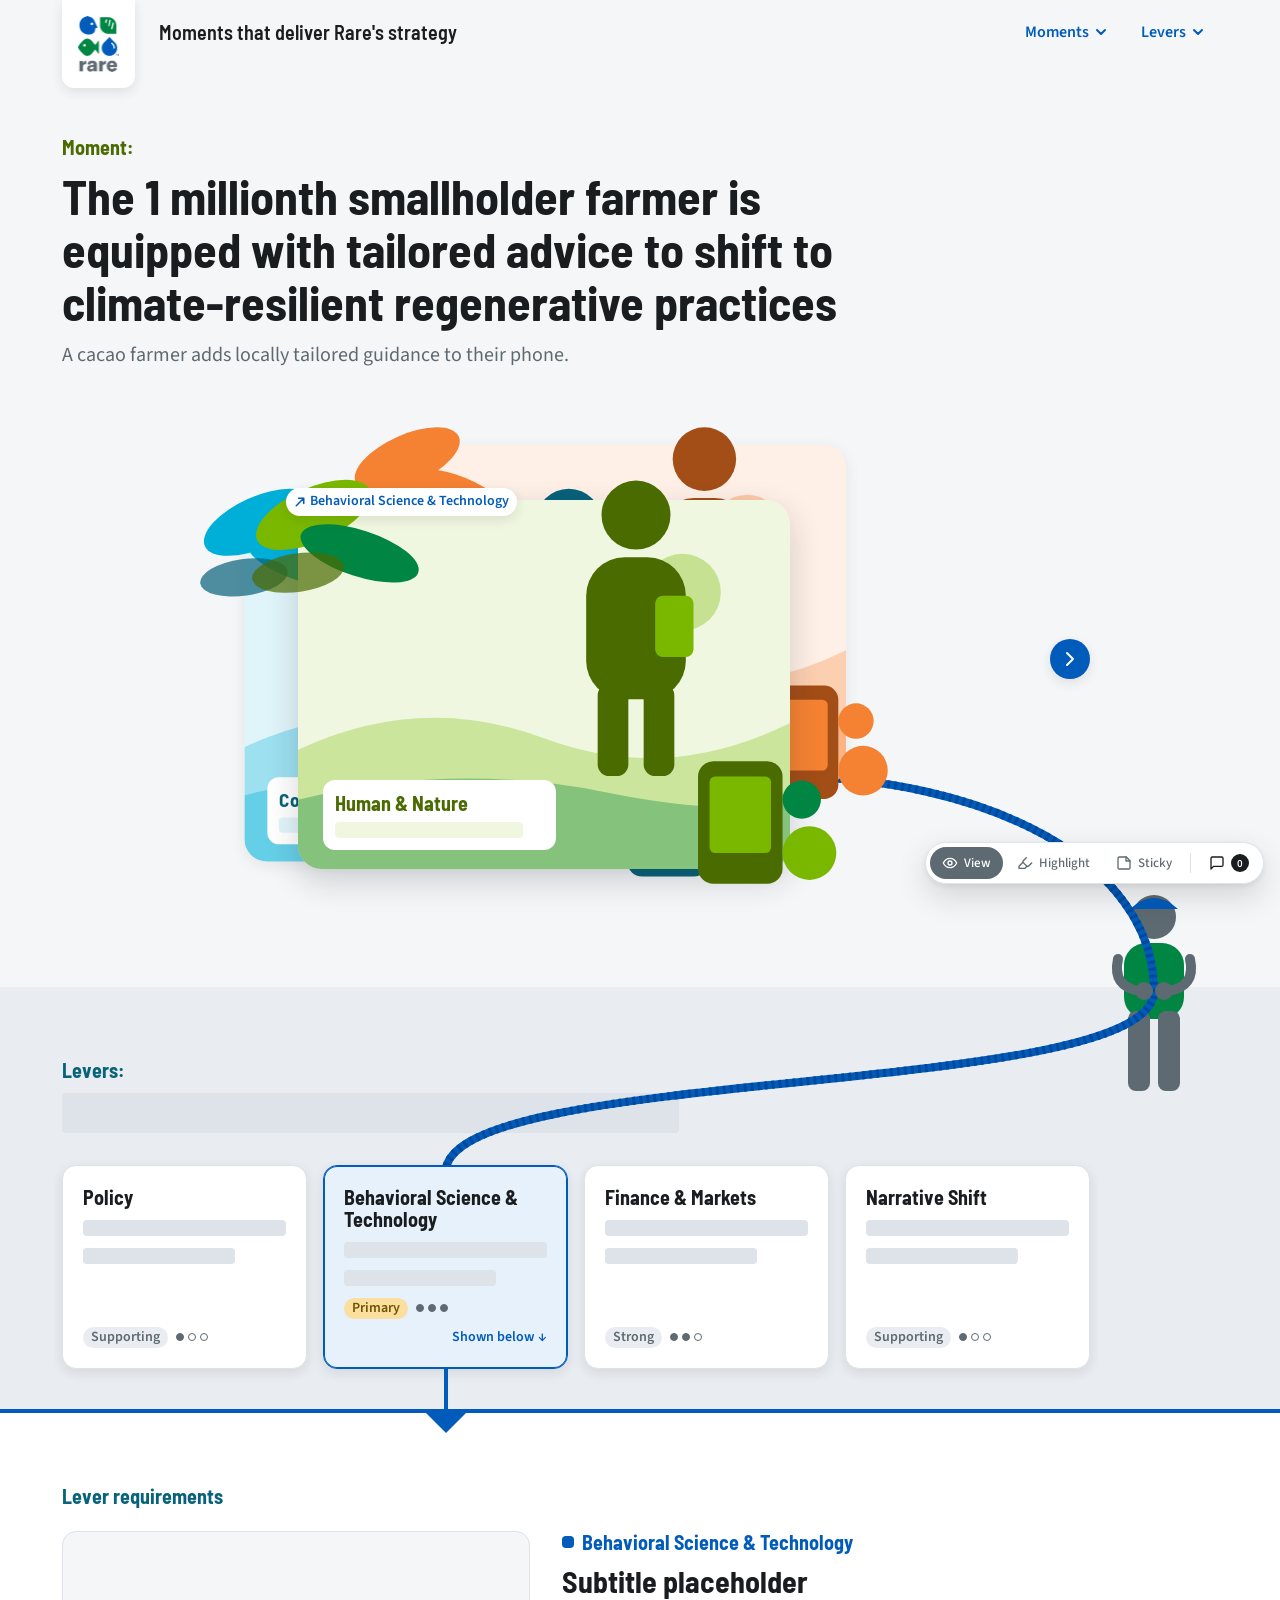
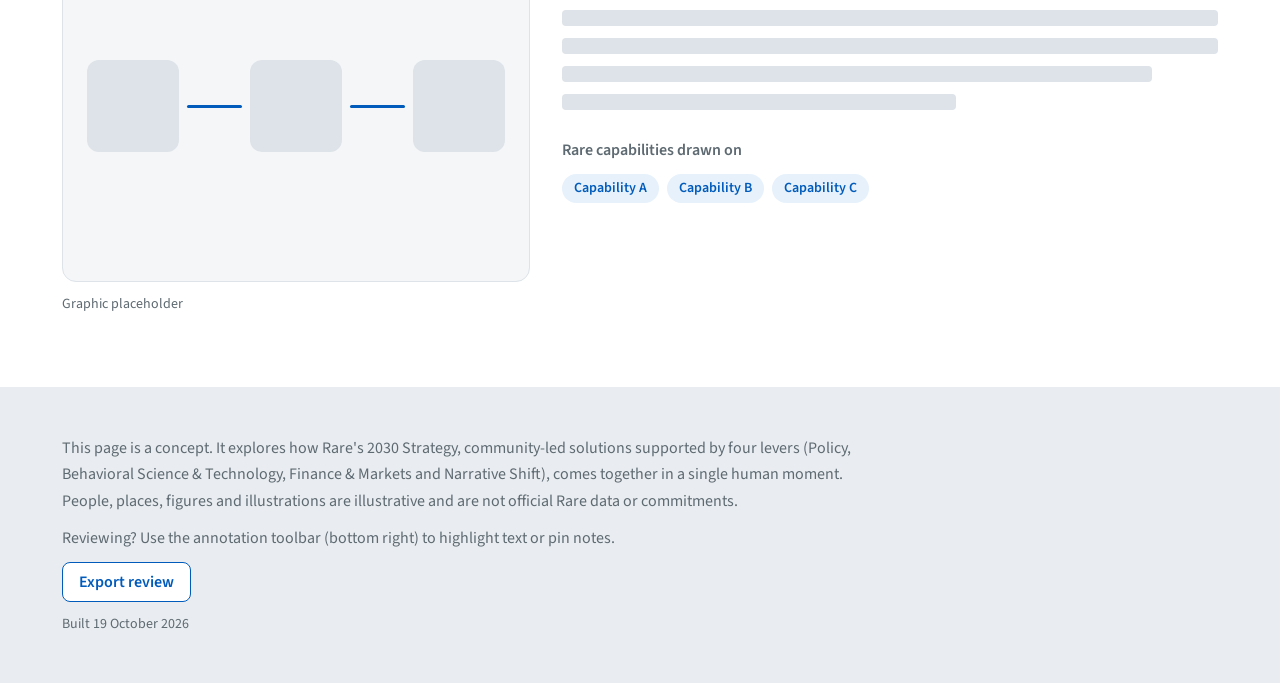
==== commit 13d7ed34: "Stage 2: components and interactivity with placeholder content - Card stack (js/card-stack.js): real" ====
--- a/moments/1-millionth-farmer/index.html
+++ b/moments/1-millionth-farmer/index.html
@@ -49,42 +49,64 @@
             <div id="moment-visual" class="moment-visual" role="region" aria-label="Moment scenes">
               <div class="card-stack">
                 <div class="card-stack__deck">
-                  <div id="card-human-nature" class="stack-card" data-card="human-nature" data-label="Human &amp; Nature" data-slot="0">
-                    <div class="stack-card__backplate"></div>
-                    <span class="stack-card__layer stack-card__layer--overhang-start"></span>
-                    <span class="stack-card__layer stack-card__layer--figure"></span>
-                    <span class="stack-card__layer stack-card__layer--overhang-end"></span>
+                  <div id="card-human-nature" class="stack-card stack-card--human-nature" data-card="human-nature" data-label="Human &amp; Nature" data-slot="0" data-front>
+                    <div class="stack-card__backplate">
+                      <img class="stack-card__bg" src="../../assets/img/moment-1/card-human-nature-bg.svg" width="512" height="384" alt="" decoding="async">
+                    </div>
+                    <img class="stack-card__layer stack-card__layer--figure" src="../../assets/img/moment-1/card-human-nature-figure.svg" width="192" height="320" alt="A smallholder farmer in a cacao field checks advice on a smartphone (placeholder art)." decoding="async">
+                    <img class="stack-card__layer stack-card__layer--overhang-start" src="../../assets/img/moment-1/card-human-nature-overhang-start.svg" width="192" height="160" alt="" decoding="async">
+                    <img class="stack-card__layer stack-card__layer--overhang-end" src="../../assets/img/moment-1/card-human-nature-overhang-end.svg" width="176" height="160" alt="" decoding="async">
                     <div class="stack-card__text">
-                      <p class="visually-hidden">Human &amp; Nature scene (placeholder)</p>
-                      <span class="ph-stack" aria-hidden="true">
-                        <span class="ph ph--bar ph--w-30"></span>
-                        <span class="ph ph--bar ph--w-90"></span>
+                      <p class="stack-card__label">Human &amp; Nature</p>
+                      <p class="visually-hidden">Caption placeholder</p>
+                      <span class="ph ph--bar ph--w-90 stack-card__caption-ph" aria-hidden="true"></span>
+                    </div>
+                    <div class="affinity-badges">
+                      <span class="affinity-badge" data-affinity="behavior-tech" hidden>
+                        <svg class="affinity-badge__icon" viewBox="0 0 16 16" aria-hidden="true" focusable="false"><path d="M3 13L13 3M13 3H6M13 3v7" fill="none" stroke="currentColor" stroke-width="2" stroke-linecap="round" stroke-linejoin="round"/></svg>
+                        <span class="affinity-badge__text"><span class="visually-hidden">Related lever: </span>Behavioral Science &amp; Technology</span>
                       </span>
                     </div>
                   </div>
-                  <div id="card-community" class="stack-card" data-card="community" data-label="Community" data-slot="1" aria-hidden="true" inert>
-                    <div class="stack-card__backplate"></div>
-                    <span class="stack-card__layer stack-card__layer--overhang-start"></span>
-                    <span class="stack-card__layer stack-card__layer--figure"></span>
-                    <span class="stack-card__layer stack-card__layer--overhang-end"></span>
+                  <div id="card-community" class="stack-card stack-card--community" data-card="community" data-label="Community" data-slot="1" aria-hidden="true" inert>
+                    <div class="stack-card__backplate">
+                      <img class="stack-card__bg" src="../../assets/img/moment-1/card-community-bg.svg" width="512" height="384" alt="" decoding="async">
+                    </div>
+                    <img class="stack-card__layer stack-card__layer--figure" src="../../assets/img/moment-1/card-community-figure.svg" width="192" height="320" alt="A farmer, an extension agent and a student with smartphones (placeholder art)." decoding="async">
+                    <img class="stack-card__layer stack-card__layer--overhang-start" src="../../assets/img/moment-1/card-community-overhang-start.svg" width="192" height="160" alt="" decoding="async">
+                    <img class="stack-card__layer stack-card__layer--overhang-end" src="../../assets/img/moment-1/card-community-overhang-end.svg" width="176" height="160" alt="" decoding="async">
                     <div class="stack-card__text">
-                      <p class="visually-hidden">Community scene (placeholder)</p>
-                      <span class="ph-stack" aria-hidden="true">
-                        <span class="ph ph--bar ph--w-30"></span>
-                        <span class="ph ph--bar ph--w-90"></span>
+                      <p class="stack-card__label">Community</p>
+                      <p class="visually-hidden">Caption placeholder</p>
+                      <span class="ph ph--bar ph--w-90 stack-card__caption-ph" aria-hidden="true"></span>
+                    </div>
+                    <div class="affinity-badges">
+                      <span class="affinity-badge" data-affinity="finance-markets" hidden>
+                        <svg class="affinity-badge__icon" viewBox="0 0 16 16" aria-hidden="true" focusable="false"><path d="M3 13L13 3M13 3H6M13 3v7" fill="none" stroke="currentColor" stroke-width="2" stroke-linecap="round" stroke-linejoin="round"/></svg>
+                        <span class="affinity-badge__text"><span class="visually-hidden">Related lever: </span>Finance &amp; Markets</span>
                       </span>
+                      <span class="affinity-badge" data-affinity="narrative" hidden>
+                        <svg class="affinity-badge__icon" viewBox="0 0 16 16" aria-hidden="true" focusable="false"><path d="M3 13L13 3M13 3H6M13 3v7" fill="none" stroke="currentColor" stroke-width="2" stroke-linecap="round" stroke-linejoin="round"/></svg>
+                        <span class="affinity-badge__text"><span class="visually-hidden">Related lever: </span>Narrative Shift</span>
+                      </span>
                     </div>
                   </div>
-                  <div id="card-policy" class="stack-card" data-card="policy" data-label="Policy" data-slot="2" aria-hidden="true" inert>
-                    <div class="stack-card__backplate"></div>
-                    <span class="stack-card__layer stack-card__layer--overhang-start"></span>
-                    <span class="stack-card__layer stack-card__layer--figure"></span>
-                    <span class="stack-card__layer stack-card__layer--overhang-end"></span>
+                  <div id="card-policy" class="stack-card stack-card--policy" data-card="policy" data-label="Policy" data-slot="2" aria-hidden="true" inert>
+                    <div class="stack-card__backplate">
+                      <img class="stack-card__bg" src="../../assets/img/moment-1/card-policy-bg.svg" width="512" height="384" alt="" decoding="async">
+                    </div>
+                    <img class="stack-card__layer stack-card__layer--figure" src="../../assets/img/moment-1/card-policy-figure.svg" width="192" height="320" alt="A mayor and a national government representative with plans and maps (placeholder art)." decoding="async">
+                    <img class="stack-card__layer stack-card__layer--overhang-start" src="../../assets/img/moment-1/card-policy-overhang-start.svg" width="192" height="160" alt="" decoding="async">
+                    <img class="stack-card__layer stack-card__layer--overhang-end" src="../../assets/img/moment-1/card-policy-overhang-end.svg" width="176" height="160" alt="" decoding="async">
                     <div class="stack-card__text">
-                      <p class="visually-hidden">Policy scene (placeholder)</p>
-                      <span class="ph-stack" aria-hidden="true">
-                        <span class="ph ph--bar ph--w-30"></span>
-                        <span class="ph ph--bar ph--w-90"></span>
+                      <p class="stack-card__label">Policy</p>
+                      <p class="visually-hidden">Caption placeholder</p>
+                      <span class="ph ph--bar ph--w-90 stack-card__caption-ph" aria-hidden="true"></span>
+                    </div>
+                    <div class="affinity-badges">
+                      <span class="affinity-badge" data-affinity="policy" hidden>
+                        <svg class="affinity-badge__icon" viewBox="0 0 16 16" aria-hidden="true" focusable="false"><path d="M3 13L13 3M13 3H6M13 3v7" fill="none" stroke="currentColor" stroke-width="2" stroke-linecap="round" stroke-linejoin="round"/></svg>
+                        <span class="affinity-badge__text"><span class="visually-hidden">Related lever: </span>Policy</span>
                       </span>
                     </div>
                   </div>
@@ -102,11 +124,11 @@
 
         <div class="orchestration__seam">
           <figure id="orchestrator" class="orchestrator">
-            <div class="orchestrator__silhouette" aria-hidden="true">
-              <span class="orchestrator__head"></span>
-              <span class="orchestrator__body"></span>
-            </div>
-            <span class="orchestrator__pipe-placeholder" aria-hidden="true"></span>
+            <div class="orchestrator__figure" aria-hidden="true">
+              <img class="orchestrator__art" src="../../assets/img/moment-1/orchestrator.svg" width="128" height="208" alt="" decoding="async">
+              <img class="orchestrator__hands" src="../../assets/img/moment-1/orchestrator-hands.svg" width="128" height="208" alt="" decoding="async">
+              <span class="orchestrator__grip" data-orchestrator-grip></span>
+            </div>
             <figcaption class="visually-hidden">A Rare team member connects the levers to the moment. Rare orchestrates; local partners deliver.</figcaption>
           </figure>
         </div>
@@ -116,47 +138,70 @@
         <section id="levers" class="panel panel--levers" aria-labelledby="levers-title">
           <div class="panel__inner">
             <div class="levers-heading">
-              <h2 id="levers-title" class="visually-hidden">Levers</h2>
-              <span class="ph ph--bar ph--w-20" aria-hidden="true"></span>
+              <h2 id="levers-title" class="eyebrow levers-heading__eyebrow">Levers:<span class="visually-hidden"> heading placeholder</span></h2>
               <span class="ph ph--bar-lg ph--w-60" aria-hidden="true"></span>
             </div>
-            <div class="lever-track">
-              <div id="lever-policy" class="lever-card" data-lever-card="policy">
-                <p class="visually-hidden">Policy (placeholder)</p>
-                <span class="ph ph--bar ph--w-60" aria-hidden="true"></span>
-                <span class="ph-stack" aria-hidden="true">
-                  <span class="ph ph--bar ph--w-100"></span>
-                  <span class="ph ph--bar ph--w-75"></span>
-                </span>
-                <span class="ph ph--pill ph--w-40" aria-hidden="true"></span>
-              </div>
-              <div id="lever-behavior-tech" class="lever-card" data-lever-card="behavior-tech" data-selected>
-                <p class="visually-hidden">Behavioral Science &amp; Technology (placeholder)</p>
-                <span class="ph ph--bar ph--w-60" aria-hidden="true"></span>
-                <span class="ph-stack" aria-hidden="true">
-                  <span class="ph ph--bar ph--w-100"></span>
-                  <span class="ph ph--bar ph--w-75"></span>
-                </span>
-                <span class="ph ph--pill ph--w-40" aria-hidden="true"></span>
-              </div>
-              <div id="lever-finance-markets" class="lever-card" data-lever-card="finance-markets">
-                <p class="visually-hidden">Finance &amp; Markets (placeholder)</p>
-                <span class="ph ph--bar ph--w-60" aria-hidden="true"></span>
-                <span class="ph-stack" aria-hidden="true">
-                  <span class="ph ph--bar ph--w-100"></span>
-                  <span class="ph ph--bar ph--w-75"></span>
-                </span>
-                <span class="ph ph--pill ph--w-40" aria-hidden="true"></span>
-              </div>
-              <div id="lever-narrative" class="lever-card" data-lever-card="narrative">
-                <p class="visually-hidden">Narrative Shift (placeholder)</p>
-                <span class="ph ph--bar ph--w-60" aria-hidden="true"></span>
-                <span class="ph-stack" aria-hidden="true">
-                  <span class="ph ph--bar ph--w-100"></span>
-                  <span class="ph ph--bar ph--w-75"></span>
-                </span>
-                <span class="ph ph--pill ph--w-40" aria-hidden="true"></span>
-              </div>
+            <div class="lever-track-wrap">
+              <button class="lever-scroll-btn lever-scroll-btn--prev" type="button" aria-label="Scroll levers left" tabindex="-1" hidden>
+                <svg viewBox="0 0 20 20" aria-hidden="true" focusable="false"><path d="M13 4l-6 6 6 6" fill="none" stroke="currentColor" stroke-width="2" stroke-linecap="round" stroke-linejoin="round"/></svg>
+              </button>
+              <div class="lever-track" role="tablist" aria-labelledby="levers-title">
+                <div id="lever-policy" class="lever-card" role="tab" data-lever-card="policy" aria-controls="detail-policy" aria-selected="false" tabindex="-1">
+                  <p class="lever-card__title">Policy</p>
+                  <p class="visually-hidden">Description placeholder.</p>
+                  <span class="ph-stack" aria-hidden="true">
+                    <span class="ph ph--bar ph--w-100"></span>
+                    <span class="ph ph--bar ph--w-75"></span>
+                  </span>
+                  <p class="lever-card__meta">
+                    <span class="sig-tag sig-tag--supporting">Supporting</span>
+                    <span class="sig-pips" aria-hidden="true"><span class="sig-pips__pip is-on"></span><span class="sig-pips__pip"></span><span class="sig-pips__pip"></span></span>
+                    <span class="lever-card__shown" aria-hidden="true">Shown below</span>
+                  </p>
+                </div>
+                <div id="lever-behavior-tech" class="lever-card" role="tab" data-lever-card="behavior-tech" aria-controls="detail-behavior-tech" aria-selected="true" tabindex="0">
+                  <p class="lever-card__title">Behavioral Science &amp; Technology</p>
+                  <p class="visually-hidden">Description placeholder.</p>
+                  <span class="ph-stack" aria-hidden="true">
+                    <span class="ph ph--bar ph--w-100"></span>
+                    <span class="ph ph--bar ph--w-75"></span>
+                  </span>
+                  <p class="lever-card__meta">
+                    <span class="sig-tag sig-tag--primary">Primary</span>
+                    <span class="sig-pips" aria-hidden="true"><span class="sig-pips__pip is-on"></span><span class="sig-pips__pip is-on"></span><span class="sig-pips__pip is-on"></span></span>
+                    <span class="lever-card__shown" aria-hidden="true">Shown below</span>
+                  </p>
+                </div>
+                <div id="lever-finance-markets" class="lever-card" role="tab" data-lever-card="finance-markets" aria-controls="detail-finance-markets" aria-selected="false" tabindex="-1">
+                  <p class="lever-card__title">Finance &amp; Markets</p>
+                  <p class="visually-hidden">Description placeholder.</p>
+                  <span class="ph-stack" aria-hidden="true">
+                    <span class="ph ph--bar ph--w-100"></span>
+                    <span class="ph ph--bar ph--w-75"></span>
+                  </span>
+                  <p class="lever-card__meta">
+                    <span class="sig-tag sig-tag--strong">Strong</span>
+                    <span class="sig-pips" aria-hidden="true"><span class="sig-pips__pip is-on"></span><span class="sig-pips__pip is-on"></span><span class="sig-pips__pip"></span></span>
+                    <span class="lever-card__shown" aria-hidden="true">Shown below</span>
+                  </p>
+                </div>
+                <div id="lever-narrative" class="lever-card" role="tab" data-lever-card="narrative" aria-controls="detail-narrative" aria-selected="false" tabindex="-1">
+                  <p class="lever-card__title">Narrative Shift</p>
+                  <p class="visually-hidden">Description placeholder.</p>
+                  <span class="ph-stack" aria-hidden="true">
+                    <span class="ph ph--bar ph--w-100"></span>
+                    <span class="ph ph--bar ph--w-75"></span>
+                  </span>
+                  <p class="lever-card__meta">
+                    <span class="sig-tag sig-tag--supporting">Supporting</span>
+                    <span class="sig-pips" aria-hidden="true"><span class="sig-pips__pip is-on"></span><span class="sig-pips__pip"></span><span class="sig-pips__pip"></span></span>
+                    <span class="lever-card__shown" aria-hidden="true">Shown below</span>
+                  </p>
+                </div>
+              </div>
+              <button class="lever-scroll-btn lever-scroll-btn--next" type="button" aria-label="Scroll levers right" tabindex="-1" hidden>
+                <svg viewBox="0 0 20 20" aria-hidden="true" focusable="false"><path d="M7 4l6 6-6 6" fill="none" stroke="currentColor" stroke-width="2" stroke-linecap="round" stroke-linejoin="round"/></svg>
+              </button>
             </div>
           </div>
         </section>
@@ -164,77 +209,123 @@
 
       <section id="lever-detail" class="panel panel--detail" aria-labelledby="lever-detail-title" tabindex="-1">
         <div class="panel__inner">
-          <h2 id="lever-detail-title" class="visually-hidden">Lever requirements</h2>
-          <div id="detail-policy" class="lever-detail-panel" data-lever-detail="policy" hidden>
-            <div class="lever-detail__graphic" aria-hidden="true"></div>
-            <div class="lever-detail__text">
-              <h3 class="visually-hidden">Policy (placeholder)</h3>
-              <span class="ph ph--bar-lg ph--w-75" aria-hidden="true"></span>
-              <span class="ph-stack" aria-hidden="true">
-                <span class="ph ph--bar ph--w-100"></span>
-                <span class="ph ph--bar ph--w-100"></span>
-                <span class="ph ph--bar ph--w-90"></span>
-                <span class="ph ph--bar ph--w-60"></span>
-              </span>
-              <span class="lever-detail__chips" aria-hidden="true">
-                <span class="ph ph--pill"></span>
-                <span class="ph ph--pill"></span>
-                <span class="ph ph--pill"></span>
-              </span>
-            </div>
-          </div>
-          <div id="detail-behavior-tech" class="lever-detail-panel" data-lever-detail="behavior-tech">
-            <div class="lever-detail__graphic" aria-hidden="true"></div>
-            <div class="lever-detail__text">
-              <h3 class="visually-hidden">Behavioral Science &amp; Technology (placeholder)</h3>
-              <span class="ph ph--bar-lg ph--w-75" aria-hidden="true"></span>
-              <span class="ph-stack" aria-hidden="true">
-                <span class="ph ph--bar ph--w-100"></span>
-                <span class="ph ph--bar ph--w-100"></span>
-                <span class="ph ph--bar ph--w-90"></span>
-                <span class="ph ph--bar ph--w-60"></span>
-              </span>
-              <span class="lever-detail__chips" aria-hidden="true">
-                <span class="ph ph--pill"></span>
-                <span class="ph ph--pill"></span>
-                <span class="ph ph--pill"></span>
-              </span>
-            </div>
-          </div>
-          <div id="detail-finance-markets" class="lever-detail-panel" data-lever-detail="finance-markets" hidden>
-            <div class="lever-detail__graphic" aria-hidden="true"></div>
-            <div class="lever-detail__text">
-              <h3 class="visually-hidden">Finance &amp; Markets (placeholder)</h3>
-              <span class="ph ph--bar-lg ph--w-75" aria-hidden="true"></span>
-              <span class="ph-stack" aria-hidden="true">
-                <span class="ph ph--bar ph--w-100"></span>
-                <span class="ph ph--bar ph--w-100"></span>
-                <span class="ph ph--bar ph--w-90"></span>
-                <span class="ph ph--bar ph--w-60"></span>
-              </span>
-              <span class="lever-detail__chips" aria-hidden="true">
-                <span class="ph ph--pill"></span>
-                <span class="ph ph--pill"></span>
-                <span class="ph ph--pill"></span>
-              </span>
-            </div>
-          </div>
-          <div id="detail-narrative" class="lever-detail-panel" data-lever-detail="narrative" hidden>
-            <div class="lever-detail__graphic" aria-hidden="true"></div>
-            <div class="lever-detail__text">
-              <h3 class="visually-hidden">Narrative Shift (placeholder)</h3>
-              <span class="ph ph--bar-lg ph--w-75" aria-hidden="true"></span>
-              <span class="ph-stack" aria-hidden="true">
-                <span class="ph ph--bar ph--w-100"></span>
-                <span class="ph ph--bar ph--w-100"></span>
-                <span class="ph ph--bar ph--w-90"></span>
-                <span class="ph ph--bar ph--w-60"></span>
-              </span>
-              <span class="lever-detail__chips" aria-hidden="true">
-                <span class="ph ph--pill"></span>
-                <span class="ph ph--pill"></span>
-                <span class="ph ph--pill"></span>
-              </span>
+          <h2 id="lever-detail-title" class="eyebrow lever-detail__heading">Lever requirements</h2>
+          <div class="lever-detail-panels">
+            <div id="detail-policy" class="lever-detail-panel" role="tabpanel" data-lever-detail="policy" aria-labelledby="lever-policy" tabindex="0" hidden>
+              <figure class="lever-detail__graphic">
+                <div class="lever-detail__graphic-box" aria-hidden="true">
+                  <span class="ph lever-detail__node"></span>
+                  <span class="lever-detail__flow"></span>
+                  <span class="ph lever-detail__node"></span>
+                  <span class="lever-detail__flow"></span>
+                  <span class="ph lever-detail__node"></span>
+                </div>
+                <figcaption class="lever-detail__caption">Graphic placeholder</figcaption>
+              </figure>
+              <div class="lever-detail__text">
+                <p class="lever-detail__lever">Policy</p>
+                <h3 class="lever-detail__subtitle">Subtitle placeholder</h3>
+                <p class="visually-hidden">Description placeholder.</p>
+                <span class="ph-stack" aria-hidden="true">
+                  <span class="ph ph--bar ph--w-100"></span>
+                  <span class="ph ph--bar ph--w-100"></span>
+                  <span class="ph ph--bar ph--w-90"></span>
+                  <span class="ph ph--bar ph--w-60"></span>
+                </span>
+                <p class="lever-detail__chips-label">Rare capabilities drawn on</p>
+                <ul class="lever-detail__chips">
+                  <li class="chip">Capability A</li>
+                  <li class="chip">Capability B</li>
+                  <li class="chip">Capability C</li>
+                </ul>
+              </div>
+            </div>
+            <div id="detail-behavior-tech" class="lever-detail-panel" role="tabpanel" data-lever-detail="behavior-tech" aria-labelledby="lever-behavior-tech" tabindex="0">
+              <figure class="lever-detail__graphic">
+                <div class="lever-detail__graphic-box" aria-hidden="true">
+                  <span class="ph lever-detail__node"></span>
+                  <span class="lever-detail__flow"></span>
+                  <span class="ph lever-detail__node"></span>
+                  <span class="lever-detail__flow"></span>
+                  <span class="ph lever-detail__node"></span>
+                </div>
+                <figcaption class="lever-detail__caption">Graphic placeholder</figcaption>
+              </figure>
+              <div class="lever-detail__text">
+                <p class="lever-detail__lever">Behavioral Science &amp; Technology</p>
+                <h3 class="lever-detail__subtitle">Subtitle placeholder</h3>
+                <p class="visually-hidden">Description placeholder.</p>
+                <span class="ph-stack" aria-hidden="true">
+                  <span class="ph ph--bar ph--w-100"></span>
+                  <span class="ph ph--bar ph--w-100"></span>
+                  <span class="ph ph--bar ph--w-90"></span>
+                  <span class="ph ph--bar ph--w-60"></span>
+                </span>
+                <p class="lever-detail__chips-label">Rare capabilities drawn on</p>
+                <ul class="lever-detail__chips">
+                  <li class="chip">Capability A</li>
+                  <li class="chip">Capability B</li>
+                  <li class="chip">Capability C</li>
+                </ul>
+              </div>
+            </div>
+            <div id="detail-finance-markets" class="lever-detail-panel" role="tabpanel" data-lever-detail="finance-markets" aria-labelledby="lever-finance-markets" tabindex="0" hidden>
+              <figure class="lever-detail__graphic">
+                <div class="lever-detail__graphic-box" aria-hidden="true">
+                  <span class="ph lever-detail__node"></span>
+                  <span class="lever-detail__flow"></span>
+                  <span class="ph lever-detail__node"></span>
+                  <span class="lever-detail__flow"></span>
+                  <span class="ph lever-detail__node"></span>
+                </div>
+                <figcaption class="lever-detail__caption">Graphic placeholder</figcaption>
+              </figure>
+              <div class="lever-detail__text">
+                <p class="lever-detail__lever">Finance &amp; Markets</p>
+                <h3 class="lever-detail__subtitle">Subtitle placeholder</h3>
+                <p class="visually-hidden">Description placeholder.</p>
+                <span class="ph-stack" aria-hidden="true">
+                  <span class="ph ph--bar ph--w-100"></span>
+                  <span class="ph ph--bar ph--w-100"></span>
+                  <span class="ph ph--bar ph--w-90"></span>
+                  <span class="ph ph--bar ph--w-60"></span>
+                </span>
+                <p class="lever-detail__chips-label">Rare capabilities drawn on</p>
+                <ul class="lever-detail__chips">
+                  <li class="chip">Capability A</li>
+                  <li class="chip">Capability B</li>
+                  <li class="chip">Capability C</li>
+                </ul>
+              </div>
+            </div>
+            <div id="detail-narrative" class="lever-detail-panel" role="tabpanel" data-lever-detail="narrative" aria-labelledby="lever-narrative" tabindex="0" hidden>
+              <figure class="lever-detail__graphic">
+                <div class="lever-detail__graphic-box" aria-hidden="true">
+                  <span class="ph lever-detail__node"></span>
+                  <span class="lever-detail__flow"></span>
+                  <span class="ph lever-detail__node"></span>
+                  <span class="lever-detail__flow"></span>
+                  <span class="ph lever-detail__node"></span>
+                </div>
+                <figcaption class="lever-detail__caption">Graphic placeholder</figcaption>
+              </figure>
+              <div class="lever-detail__text">
+                <p class="lever-detail__lever">Narrative Shift</p>
+                <h3 class="lever-detail__subtitle">Subtitle placeholder</h3>
+                <p class="visually-hidden">Description placeholder.</p>
+                <span class="ph-stack" aria-hidden="true">
+                  <span class="ph ph--bar ph--w-100"></span>
+                  <span class="ph ph--bar ph--w-100"></span>
+                  <span class="ph ph--bar ph--w-90"></span>
+                  <span class="ph ph--bar ph--w-60"></span>
+                </span>
+                <p class="lever-detail__chips-label">Rare capabilities drawn on</p>
+                <ul class="lever-detail__chips">
+                  <li class="chip">Capability A</li>
+                  <li class="chip">Capability B</li>
+                  <li class="chip">Capability C</li>
+                </ul>
+              </div>
             </div>
           </div>
         </div>
@@ -246,7 +337,7 @@
         <div class="site-footer__inner">
           <p class="site-footer__note">This page is a concept. It explores how Rare's 2030 Strategy, community-led solutions supported by four levers (Policy, Behavioral Science &amp; Technology, Finance &amp; Markets and Narrative Shift), comes together in a single human moment. People, places, figures and illustrations are illustrative and are not official Rare data or commitments.</p>
           <p>Reviewing? Use the annotation toolbar (bottom right) to highlight text or pin notes.</p>
-          <p class="site-footer__meta">Built 18 October 2026</p>
+          <p class="site-footer__meta">Built 19 October 2026</p>
         </div>
       </div>
     </footer>
@@ -255,6 +346,7 @@
   <script type="module" src="../../js/nav.js"></script>
   <script type="module" src="../../js/levers.js"></script>
   <script type="module" src="../../js/card-stack.js"></script>
+  <script type="module" src="../../js/orchestrator.js"></script>
   <script type="module" src="../../js/annotate.js"></script>
 </body>
 </html>
--- a/css/viz-tokens.css
+++ b/css/viz-tokens.css
@@ -41,6 +41,10 @@
   --viz-logo-tab-shadow: var(--viz-shadow-soft);
   /* PRODUCT-SCOPE: disclosure menu panel width. */
   --viz-nav-menu-width: calc(var(--rare-space-11) * 5);
+  /* PRODUCT-SCOPE: Levers menu dialog width and the dimmed page behind it (Core has no scrim
+     colour; composed from ink, see TOKEN_GAPS.md). */
+  --viz-dialog-width: calc(var(--rare-space-11) * 7);
+  --viz-scrim: color-mix(in srgb, var(--rare-color-ink) 40%, transparent);
 
   /* ---- Panel 1: card stack ------------------------------------------------------------ */
 
@@ -51,13 +55,31 @@
   --viz-stack-inset: 10%;
   /* PRODUCT-SCOPE: how far back cards peek out. Desktop ~8% of card width; mobile 16–24px. */
   --viz-stack-peek: clamp(var(--rare-space-4), 4vw, var(--rare-space-10));
+  /* PRODUCT-SCOPE: back-slot scale (§4.3 "translating and scaling into the slots ahead").
+     Unitless composition ratios; js/card-stack.js reads the resulting transforms, never these. */
+  --viz-stack-scale-1: 0.96;
+  --viz-stack-scale-2: 0.92;
+  /* PRODUCT-SCOPE: pull-out tilt (§4.3: 2–4°) and the extra travel past the point where the
+     pulled card clears the deck, as a fraction of card width (none under reduced motion). */
+  --viz-stack-tilt: 3deg;
+  --viz-stack-overshoot: 0.12;
+  /* PRODUCT-SCOPE: drag distance that counts as a swipe on the front card. */
+  --viz-stack-swipe-min: var(--rare-space-9);
 
   /* ---- Orchestrator ------------------------------------------------------------------- */
 
-  /* PRODUCT-SCOPE: right gutter that holds the figure on desktop, and the figure's size. */
+  /* PRODUCT-SCOPE: right gutter that holds the figure on desktop, and the figure's width.
+     The art canvas is 128 × 208 at 1x (13:8, docs/ILLUSTRATION_SPECS.md); the hands sit at
+     --viz-orchestrator-grip-x/-y of that canvas, where the pipe passes through. */
   --viz-orchestrator-gutter: calc(var(--rare-space-10) * 2);
-  --viz-orchestrator-size: calc(var(--rare-space-10) * 1.5);
-  --viz-orchestrator-size-mobile: var(--rare-space-10);
+  --viz-orchestrator-size: calc(var(--rare-space-10) * 2);
+  --viz-orchestrator-size-mobile: calc(var(--rare-space-10) * 1.25);
+  --viz-orchestrator-ratio: 8 / 13;
+  --viz-orchestrator-grip-x: 50%;
+  --viz-orchestrator-grip-y: 52%;
+  /* PRODUCT-SCOPE: the pipe: a tube in Rare Blue with darker ribs (§6.4, §7). */
+  --viz-pipe-width: var(--rare-space-2);
+  --viz-pipe-rib-dash: var(--rare-border-width-focus) var(--rare-space-1);
 
   /* ---- Panel 2: lever track ----------------------------------------------------------- */
 
@@ -68,8 +90,16 @@
   --viz-lever-card-width-tablet: calc((100% - 2 * var(--viz-lever-gap)) / 2.5);
   --viz-lever-card-width-desktop: calc((100% - 3 * var(--viz-lever-gap)) / 4);
   --viz-lever-card-min-height: calc(var(--rare-space-11) * 2.5);
-  /* PRODUCT-SCOPE: selected-lever caret (half-width of the triangle). */
-  --viz-lever-caret: var(--rare-space-3);
+  /* PRODUCT-SCOPE: selected-lever indicator (§4.5, Stage 1 review: "must be strong"). A stem
+     drops from the card to Panel 3's top rule, and a caret on the rule points into Panel 3. */
+  --viz-lever-caret: var(--rare-space-5);
+  --viz-lever-stem: var(--rare-space-1);
+  --viz-lever-stem-length: var(--rare-space-8);
+  --viz-lever-lift: calc(-1 * var(--rare-space-1));
+  /* PRODUCT-SCOPE: 2px selected border (§6.4) = 1px border + 1px inset ring (no 2px width token). */
+  --viz-lever-selected-ring: inset 0 0 0 var(--rare-border-width-default) var(--rare-color-action-primary);
+  /* PRODUCT-SCOPE: edge fade width over the lever track when it overflows. */
+  --viz-lever-fade: var(--rare-space-9);
   /* PRODUCT-SCOPE: Panel 3 top rule meeting the caret (§6.4: 4px). */
   --viz-detail-rule: var(--rare-space-1);
 
@@ -78,6 +108,10 @@
   /* PRODUCT-SCOPE: composed from Core ink + space. Logged in TOKEN_GAPS.md. */
   --viz-shadow-soft: 0 var(--rare-space-1) var(--rare-space-3) color-mix(in srgb, var(--rare-color-ink) 10%, transparent);
   --viz-shadow-lifted: 0 var(--rare-space-3) var(--rare-space-7) color-mix(in srgb, var(--rare-color-ink) 18%, transparent);
+  /* PRODUCT-SCOPE: the pulled card mid-flip, lifted off the deck (§4.3 "its shadow deepens"). */
+  --viz-shadow-pulled: 0 var(--rare-space-7) var(--rare-space-10) color-mix(in srgb, var(--rare-color-ink) 28%, transparent);
+  /* PRODUCT-SCOPE: back cards sit lower in the deck. */
+  --viz-shadow-resting: 0 var(--rare-space-1) var(--rare-space-4) color-mix(in srgb, var(--rare-color-ink) 8%, transparent);
 
   /* ---- Motion (gap: Core has no duration above 200ms) --------------------------------- */
 
@@ -85,7 +119,10 @@
   --viz-motion-flip-leg: calc(var(--rare-motion-duration-base) * 2.25);         /* 450ms */
   --viz-motion-flip-leg-reduced: calc(var(--rare-motion-duration-base) * 1.5);  /* 300ms */
   --viz-motion-flip-offset: calc(var(--rare-motion-duration-base) * 0.5);       /* 100ms */
+  --viz-motion-flip-offset-reduced: calc(var(--rare-motion-duration-base) * 0.25); /* 50ms */
   --viz-motion-pipe: calc(var(--rare-motion-duration-base) * 2.5);              /* 500ms */
+  /* Panel 3 cross-fade (§4.6 ~250ms): base is close enough, see TOKEN_GAPS.md. */
+  --viz-motion-detail: var(--rare-motion-duration-base);
 
   /* ---- Stacking ----------------------------------------------------------------------- */
 
--- a/css/components/nav.css
+++ b/css/components/nav.css
@@ -226,3 +226,51 @@
     padding-inline: var(--rare-space-0);
   }
 }
+
+/* ---- Levers menu dialog (native <dialog>, so it sits in the top layer) ----------------- */
+
+.lever-dialog {
+  width: min(var(--viz-dialog-width), calc(100vw - 2 * var(--viz-gutter)));
+  padding: var(--rare-space-0);
+  border: var(--rare-border-width-default) solid var(--rare-color-border-default);
+  border-radius: var(--rare-radius-card);
+  background: var(--rare-color-background-default);
+  color: var(--rare-color-text-default);
+  box-shadow: var(--viz-shadow-lifted);
+}
+
+.lever-dialog::backdrop {
+  background: var(--viz-scrim);
+}
+
+.lever-dialog__body {
+  display: grid;
+  gap: var(--rare-space-4);
+  padding: var(--rare-space-6);
+  line-height: var(--rare-line-height-relaxed);
+}
+
+.lever-dialog__title {
+  font-family: var(--rare-font-family-display);
+  font-size: var(--rare-font-size-600);
+  font-weight: var(--rare-font-weight-bold);
+  line-height: var(--rare-line-height-tight);
+}
+
+.lever-dialog__close {
+  justify-self: end;
+  min-width: calc(var(--rare-size-control-md) * 2);
+  min-height: var(--rare-size-control-md);
+  padding: var(--rare-space-0) var(--rare-space-5);
+  border: 0;
+  border-radius: var(--rare-radius-md);
+  background: var(--rare-color-action-primary);
+  color: var(--rare-color-text-on-brand);
+  font-weight: var(--rare-font-weight-semibold);
+  cursor: pointer;
+  transition: background-color var(--rare-motion-duration-fast) var(--rare-motion-easing-standard);
+}
+
+.lever-dialog__close:hover {
+  background: var(--rare-color-action-primary-hover);
+}
--- a/css/components/moment.css
+++ b/css/components/moment.css
@@ -1,5 +1,5 @@
 /* Panel 1: Moment — statement (§4.2) above the card-stack scenes (§4.3).
-   Stage 1 is the frame only: static card frames, backplates and layer placeholders. */
+   Rest positions live here (data-slot); js/card-stack.js reads them and animates the flip. */
 
 .panel--moment {
   background: var(--rare-color-background-subtle);
@@ -45,103 +45,244 @@
   }
 }
 
-/* The stack box leaves room for the back cards to peek left (community) and up-right (policy). */
+/* The stack box leaves room for the back cards to peek left (community) and up-right (policy).
+   It sits above the pipe overlay so the pipe tucks under the cards, and below the Next button. */
 .card-stack {
   position: relative;
+  z-index: var(--rare-elevation-z-sticky);
   width: 100%;
   max-width: calc(var(--viz-stack-card-width) + 2 * var(--viz-stack-peek));
   padding: var(--viz-stack-peek) var(--viz-stack-peek) var(--rare-space-0);
 }
 
+/* Its own stacking context: the three cards order only against each other. */
 .card-stack__deck {
   position: relative;
+  isolation: isolate;
   aspect-ratio: var(--viz-stack-card-ratio);
 }
 
-/* Card frame: transparent bounds that hold every layer (§4.3). One transform per frame. */
+/* Card frame: transparent bounds that hold every layer (§4.3). One transform per frame, so
+   every layer (including those breaking the backplate edge) moves and tilts as one unit.
+   Back slots scale about the centre and translate to keep their peeking edge in place. */
 .stack-card {
   position: absolute;
   inset: var(--rare-space-0);
-  --card-shift-x: 0%;
-  --card-shift-y: 0%;
-  --card-scale: 1;
-  transform: translate(var(--card-shift-x), var(--card-shift-y)) scale(var(--card-scale));
+  transform-origin: center;
 }
 
 .stack-card[data-slot="0"] {
   z-index: var(--rare-elevation-z-sticky);
+  touch-action: pan-y;
 }
 
 .stack-card[data-slot="1"] {
   z-index: var(--rare-elevation-z-raised);
-  --card-shift-x: calc(-1 * var(--viz-stack-peek));
-  transform-origin: right center;
+  transform:
+    translate(calc(-1 * var(--viz-stack-peek) - (1 - var(--viz-stack-scale-1)) * 50%), 0)
+    scale(var(--viz-stack-scale-1));
 }
 
 .stack-card[data-slot="2"] {
   z-index: var(--rare-elevation-z-base);
-  --card-shift-x: var(--viz-stack-peek);
-  --card-shift-y: calc(-1 * var(--viz-stack-peek));
-  transform-origin: left bottom;
-}
-
-/* Backplate: the smaller opaque rounded rectangle inset inside the frame. */
+  transform:
+    translate(
+      calc(var(--viz-stack-peek) + (1 - var(--viz-stack-scale-2)) * 50%),
+      calc(-1 * var(--viz-stack-peek) - (1 - var(--viz-stack-scale-2)) * 50%)
+    )
+    scale(var(--viz-stack-scale-2));
+}
+
+/* Back cards are not clickable (they are also inert). */
+.stack-card:not([data-slot="0"]) {
+  pointer-events: none;
+}
+
+/* Backplate: the smaller opaque rounded rectangle inset inside the frame. Each card keeps its
+   own tint wherever it sits in the deck (§6.4); the front card is told apart by elevation. */
 .stack-card__backplate {
   position: absolute;
   inset: var(--viz-stack-inset);
+  overflow: hidden;
   border-radius: var(--rare-radius-xl);
-  background: var(--viz-placeholder-fill);
-  border: var(--rare-border-width-default) solid var(--viz-placeholder-line);
-}
-
-.stack-card[data-slot="0"] .stack-card__backplate {
+  background: var(--card-tint);
+  box-shadow: var(--viz-shadow-resting);
+  transition: box-shadow var(--viz-motion-flip-leg) var(--rare-motion-easing-standard);
+}
+
+.stack-card[data-front] .stack-card__backplate {
   box-shadow: var(--viz-shadow-lifted);
 }
 
-/* Content-layer slots. Placeholders deliberately overhang the backplate edge but stay inside
-   the frame, standing in for the off-the-edge art that arrives in Stage 3. */
+.stack-card.is-pulled .stack-card__backplate {
+  box-shadow: var(--viz-shadow-pulled);
+}
+
+.stack-card--human-nature {
+  --card-tint: var(--rare-color-lime-100);
+  --card-ink: var(--rare-color-lime-700);
+}
+
+.stack-card--community {
+  --card-tint: var(--rare-color-cyan-100);
+  --card-ink: var(--rare-color-cyan-700);
+}
+
+.stack-card--policy {
+  --card-tint: var(--rare-color-orange-100);
+  --card-ink: var(--rare-color-orange-700);
+}
+
+/* Background scene: fills the backplate exactly and is clipped to its radius. */
+.stack-card__bg {
+  width: 100%;
+  height: 100%;
+  object-fit: cover;
+}
+
+/* Content layers, positioned in the 640 × 480 frame of docs/ILLUSTRATION_SPECS.md (as % so
+   they scale). Each one deliberately breaks a backplate edge but stays inside the frame. */
 .stack-card__layer {
   position: absolute;
-  border-radius: var(--rare-radius-pill);
+  height: auto;
+  max-width: none;
+  pointer-events: none;
+  user-select: none;
+  -webkit-user-drag: none;
+}
+
+/* Figure: 192 × 320 at (320, 16); breaks the top edge by 32px. */
+.stack-card__layer--figure {
+  left: 50%;
+  top: 3.333%;
+  width: 30%;
+  aspect-ratio: 192 / 320;
+}
+
+/* Overhang start: 192 × 160 at (8, 8); breaks the left edge by 56px and the top by 40px. */
+.stack-card__layer--overhang-start {
+  left: 1.25%;
+  top: 1.667%;
+  width: 30%;
+  aspect-ratio: 192 / 160;
+}
+
+/* Overhang end: 176 × 160 at (456, 304); breaks the right edge by 56px and the bottom by 32px. */
+.stack-card__layer--overhang-end {
+  left: 71.25%;
+  top: 63.333%;
+  width: 27.5%;
+  aspect-ratio: 176 / 160;
+}
+
+/* Skeleton pages: neutral shapes in the same slots (§4.8). */
+span.stack-card__layer {
+  border-radius: var(--rare-radius-xl);
   background: var(--viz-placeholder-fill-strong);
 }
 
-.stack-card__layer--figure {
-  left: 40%;
-  bottom: 22%;
-  width: 18%;
-  height: 52%;
+span.stack-card__layer--figure {
   border-radius: var(--rare-radius-pill) var(--rare-radius-pill) var(--rare-radius-lg) var(--rare-radius-lg);
 }
 
-.stack-card__layer--overhang-start {
-  top: 4%;
-  left: 2%;
-  width: 22%;
-  height: 26%;
-}
-
-.stack-card__layer--overhang-end {
-  right: 3%;
-  bottom: 6%;
-  width: 20%;
-  height: 22%;
-}
-
-/* Label and caption: real HTML text (Stage 3); bars for now. */
+/* Label and caption: real HTML text over the art. */
 .stack-card__text {
   position: absolute;
-  right: calc(var(--viz-stack-inset) + 4%);
   bottom: calc(var(--viz-stack-inset) + 4%);
   left: calc(var(--viz-stack-inset) + 4%);
+  display: grid;
+  gap: var(--rare-space-2);
+  width: 38%;
+  padding: var(--rare-space-3);
+  border-radius: var(--rare-radius-lg);
+  background: var(--rare-color-background-default);
+  color: var(--card-ink);
+}
+
+.stack-card__label {
+  font-family: var(--rare-font-family-display);
+  font-size: var(--rare-font-size-500);
+  font-weight: var(--rare-font-weight-bold);
+  line-height: var(--rare-line-height-tight);
+}
+
+.stack-card__caption-ph {
+  background: var(--card-tint);
+}
+
+@media (max-width: 639px) {
+  .stack-card__text {
+    width: 46%;
+    padding: var(--rare-space-2);
+  }
+
+  .stack-card__label {
+    font-size: var(--rare-font-size-300);
+  }
+}
+
+/* ---- Lever-to-card affinity badge (§4.4) ----------------------------------------------
+   Sits on the backplate's top-left corner, which stays visible whether the card peeks left
+   (slot 1) or up-right (slot 2). Icon only on back cards; icon + lever name on the front. */
+
+.affinity-badges {
+  position: absolute;
+  top: calc(var(--viz-stack-inset) - var(--rare-space-3));
+  left: calc(var(--viz-stack-inset) - var(--rare-space-3));
+  display: flex;
+}
+
+.affinity-badge {
+  display: inline-flex;
+  align-items: center;
+  gap: var(--rare-space-1);
+  min-width: var(--rare-size-control-sm);
+  height: var(--rare-size-control-sm);
+  padding-inline: var(--rare-space-2);
+  border-radius: var(--rare-radius-pill);
+  background: var(--rare-color-background-default);
+  box-shadow: var(--viz-shadow-soft);
+  color: var(--rare-color-action-primary);
+  font-size: var(--rare-font-size-200);
+  font-weight: var(--rare-font-weight-semibold);
+  white-space: nowrap;
+}
+
+.affinity-badge[hidden] {
+  display: none;
+}
+
+.affinity-badge__icon {
+  flex: none;
+  width: var(--rare-space-3);
+  height: var(--rare-space-3);
+}
+
+.stack-card:not([data-front]) .affinity-badge {
+  justify-content: center;
+  padding-inline: var(--rare-space-0);
+}
+
+.stack-card:not([data-front]) .affinity-badge__text {
+  display: none;
 }
 
 /* ---- Next control (§4.3) ----------------------------------------------------------------- */
 
+/* Above the cards, so a card thrown toward it slides underneath and it stays clickable. */
 .stack-controls {
+  position: relative;
+  z-index: var(--rare-elevation-z-sticky);
   display: flex;
   align-items: center;
   gap: var(--rare-space-3);
+}
+
+/* Below desktop the button sits under the stack at the right, clear of the pipe's path. */
+@media (max-width: 1023px) {
+  .stack-controls {
+    justify-self: end;
+  }
 }
 
 @media (min-width: 1024px) {
@@ -158,9 +299,15 @@
   padding: var(--rare-space-0);
   border: 0;
   border-radius: var(--rare-radius-pill);
-  background: var(--viz-placeholder-fill-strong);
-  color: var(--rare-color-text-muted);
+  background: var(--rare-color-action-primary);
+  color: var(--rare-color-text-on-brand);
+  box-shadow: var(--viz-shadow-soft);
   cursor: pointer;
+  transition: background-color var(--rare-motion-duration-fast) var(--rare-motion-easing-standard);
+}
+
+.stack-next:hover {
+  background: var(--rare-color-action-primary-hover);
 }
 
 .stack-next svg {
--- a/css/components/orchestrator.css
+++ b/css/components/orchestrator.css
@@ -1,59 +1,128 @@
-/* Orchestration zone (§4.4): Panels 1 and 2, the seam between them and the pipe overlay.
-   Stage 1: a static silhouette and a dashed placeholder connector. */
+/* Orchestration zone (§4.4): Panels 1 and 2, the seam between them, the orchestrator figure
+   and the pipe overlay that js/orchestrator.js draws.
+
+   Stacking inside the zone (its own context, all --rare-elevation-z-*):
+     figure art (z-base) < pipe (z-raised) < card stack, lever track, figure hands (z-sticky)
+   so the pipe runs in front of the figure's body, through its hands, and tucks under both the
+   card stack and the selected lever card at its ends. */
 
 .orchestration {
   position: relative;
+  isolation: isolate;
 }
 
-/* The pipe overlay Stage 2 draws into. Decorative and never interactive. */
+/* Decorative and never interactive. */
 .orchestrator-pipe {
   position: absolute;
   inset: var(--rare-space-0);
+  z-index: var(--rare-elevation-z-raised);
   width: 100%;
   height: 100%;
   overflow: visible;
   pointer-events: none;
-  z-index: var(--rare-elevation-z-raised);
 }
 
+.orchestrator-pipe__tube,
+.orchestrator-pipe__ribs,
+.orchestrator-pipe__reveal {
+  fill: none;
+  stroke-linecap: round;
+}
+
+.orchestrator-pipe__tube {
+  stroke: var(--rare-color-action-primary);
+  stroke-width: var(--viz-pipe-width);
+}
+
+/* Ribs: short darker bands across the tube, a nod to the LEGO flex tube (§7). */
+.orchestrator-pipe__ribs {
+  stroke: var(--rare-color-action-primary-hover);
+  stroke-width: var(--viz-pipe-width);
+  stroke-dasharray: var(--viz-pipe-rib-dash);
+  stroke-linecap: butt;
+}
+
+/* Mask stroke that reveals the pipe as it draws (pathLength = 1). */
+.orchestrator-pipe__reveal {
+  stroke: var(--rare-color-white);
+  stroke-width: calc(var(--viz-pipe-width) * 3);
+  stroke-dasharray: 1 1;
+  stroke-dashoffset: 0;
+}
+
+/* ---- Seam and figure --------------------------------------------------------------------- */
+
+/* Below desktop the figure sits in the flow between Panels 1 and 2, dipping into Panel 2. */
 .orchestration__seam {
   display: flex;
   justify-content: center;
   max-width: var(--viz-content-max);
   margin-inline: auto;
+  margin-block-end: calc(var(--viz-orchestrator-size) * -0.5);
   padding-inline: var(--viz-gutter);
 }
 
+/* No z-index here: the art and hands below join the zone's stacking order separately. */
 .orchestrator {
   position: relative;
-  z-index: var(--rare-elevation-z-sticky);
-  display: grid;
-  justify-items: center;
   width: var(--viz-orchestrator-size);
 }
 
-/* Desktop: the figure sits in the right gutter, straddling the Panel 1 / Panel 2 boundary. */
+.orchestrator__figure {
+  position: relative;
+  aspect-ratio: var(--viz-orchestrator-ratio);
+}
+
+.orchestrator__art,
+.orchestrator__hands {
+  position: absolute;
+  inset: var(--rare-space-0);
+  width: 100%;
+  height: 100%;
+}
+
+.orchestrator__art {
+  z-index: var(--rare-elevation-z-base);
+}
+
+.orchestrator__hands {
+  z-index: var(--rare-elevation-z-sticky);
+}
+
+/* Where the pipe passes through the hands. A point, measured by js/orchestrator.js. */
+.orchestrator__grip {
+  position: absolute;
+  left: var(--viz-orchestrator-grip-x);
+  top: var(--viz-orchestrator-grip-y);
+  width: var(--rare-space-0);
+  height: var(--rare-space-0);
+}
+
+/* Desktop: in the right gutter, centred on the Panel 1 / Panel 2 boundary. Offset with a
+   margin rather than a transform, so the figure creates no stacking context of its own. */
 @media (min-width: 1024px) {
   .orchestration__seam {
     position: relative;
     height: var(--rare-space-0);
+    margin-block-end: var(--rare-space-0);
   }
 
   .orchestrator {
     position: absolute;
     top: var(--rare-space-0);
     right: var(--viz-gutter);
-    width: var(--viz-orchestrator-gutter);
-    transform: translateY(-50%);
+    margin-block-start: calc(var(--viz-orchestrator-size) * -13 / 16);
   }
 }
 
-/* Silhouette placeholder: head + body, neutral and static. */
+/* ---- Skeleton silhouette (§4.8): head, body and a pair of hands, neutral and static -------- */
+
 .orchestrator__silhouette {
   display: grid;
+  align-content: start;
   justify-items: center;
   gap: var(--rare-space-1);
-  width: var(--viz-orchestrator-size);
+  padding-block-start: 6%;
 }
 
 .orchestrator__head {
@@ -65,14 +134,17 @@
 
 .orchestrator__body {
   width: 62%;
-  aspect-ratio: 3 / 4;
+  aspect-ratio: 3 / 5;
   border-radius: var(--rare-radius-xl) var(--rare-radius-xl) var(--rare-radius-md) var(--rare-radius-md);
   background: var(--viz-placeholder-fill-strong);
 }
 
-/* Placeholder connector: a short dashed line down toward the lever track. */
-.orchestrator__pipe-placeholder {
-  width: var(--rare-space-0);
-  height: var(--rare-space-8);
-  border-inline-start: var(--rare-border-width-focus) dashed var(--viz-placeholder-fill-strong);
+.orchestrator__hands--ph {
+  inset: auto;
+  left: calc(var(--viz-orchestrator-grip-x) - 18%);
+  top: calc(var(--viz-orchestrator-grip-y) - 4%);
+  width: 36%;
+  height: 8%;
+  border-radius: var(--rare-radius-pill);
+  background: var(--rare-color-border-strong);
 }
--- a/css/components/levers.css
+++ b/css/components/levers.css
@@ -1,7 +1,12 @@
-/* Panel 2: Levers (§4.5). Stage 1: four card outlines in a horizontal track.
-   Hover, tabs, scroll buttons and edge fades arrive in Stage 2. */
-
+/* Panel 2: Levers (§4.5). WAI-ARIA tabs in a horizontal scroll-snap track, with edge fades and
+   scroll buttons that appear only when the track overflows (js/levers.js sets data-overflow-*).
+   Resting, hover, focus and selected states are distinct. The selected card's indicator is
+   deliberately strong (Stage 1 review): a solid accent card, a stem that drops from it to
+   Panel 3's top rule, and a caret on that rule pointing into Panel 3 (lever-detail.css). */
+
+/* No bottom padding: the track runs to Panel 3's top rule so the stem can meet it. */
 .panel--levers {
+  padding-block-end: var(--rare-space-0);
   background: var(--rare-color-background-muted);
 }
 
@@ -11,20 +16,117 @@
   margin-block-end: var(--rare-space-6);
 }
 
-/* Padding at the block end keeps the selected card's caret inside the scroll box. */
+.levers-heading__eyebrow {
+  color: var(--rare-color-cyan-700);
+}
+
+/* Above the pipe overlay, so the pipe tucks under the selected card's top edge. */
+.lever-track-wrap {
+  position: relative;
+  z-index: var(--rare-elevation-z-sticky);
+}
+
+/* The track's padding keeps the hover lift and focus ring inside the scroll box; the negative
+   margin keeps the cards aligned with the heading. Its block-end padding is the stem's run. */
 .lever-track {
   display: flex;
   gap: var(--viz-lever-gap);
+  margin-inline: calc(-1 * var(--rare-space-2));
+  padding: var(--rare-space-2) var(--rare-space-2) var(--viz-lever-stem-length);
   overflow-x: auto;
+  overscroll-behavior-x: contain;
   scroll-snap-type: x mandatory;
-  padding-block: var(--rare-space-1) calc(var(--viz-lever-caret) + var(--rare-space-1));
-  overscroll-behavior-x: contain;
-}
+  scroll-padding-inline: var(--rare-space-2);
+  /* Scrolling is by swipe, trackpad, the arrow keys or the scroll buttons; a scrollbar would
+     cut across the stem. */
+  scrollbar-width: none;
+}
+
+.lever-track::-webkit-scrollbar {
+  display: none;
+}
+
+@media (prefers-reduced-motion: no-preference) {
+  .lever-track {
+    scroll-behavior: smooth;
+  }
+}
+
+/* ---- Edge fades and scroll buttons (only when overflowing) ------------------------------ */
+
+.lever-track-wrap::before,
+.lever-track-wrap::after {
+  content: "";
+  position: absolute;
+  top: var(--rare-space-0);
+  bottom: var(--viz-lever-stem-length);
+  z-index: var(--rare-elevation-z-raised);
+  width: var(--viz-lever-fade);
+  pointer-events: none;
+  visibility: hidden;
+}
+
+.lever-track-wrap::before {
+  left: calc(-1 * var(--rare-space-2));
+  background: linear-gradient(to right, var(--rare-color-background-muted), transparent);
+}
+
+.lever-track-wrap::after {
+  right: calc(-1 * var(--rare-space-2));
+  background: linear-gradient(to left, var(--rare-color-background-muted), transparent);
+}
+
+.lever-track-wrap[data-overflow-start]::before,
+.lever-track-wrap[data-overflow-end]::after {
+  visibility: visible;
+}
+
+.lever-scroll-btn {
+  position: absolute;
+  top: calc((100% - var(--viz-lever-stem-length)) / 2);
+  z-index: var(--rare-elevation-z-sticky);
+  display: grid;
+  place-items: center;
+  width: var(--rare-size-control-md);
+  height: var(--rare-size-control-md);
+  padding: var(--rare-space-0);
+  border: var(--rare-border-width-default) solid var(--rare-color-border-default);
+  border-radius: var(--rare-radius-pill);
+  background: var(--rare-color-background-default);
+  color: var(--rare-color-action-primary);
+  box-shadow: var(--viz-shadow-soft);
+  cursor: pointer;
+  transform: translateY(-50%);
+  transition: background-color var(--rare-motion-duration-fast) var(--rare-motion-easing-standard);
+}
+
+.lever-scroll-btn:hover {
+  background: var(--rare-color-blue-50);
+}
+
+.lever-scroll-btn[hidden] {
+  display: none;
+}
+
+.lever-scroll-btn--prev {
+  left: calc(-1 * var(--rare-space-3));
+}
+
+.lever-scroll-btn--next {
+  right: calc(-1 * var(--rare-space-3));
+}
+
+.lever-scroll-btn svg {
+  width: var(--rare-space-5);
+  height: var(--rare-space-5);
+}
+
+/* ---- Lever card (tab) ------------------------------------------------------------------- */
 
 .lever-card {
   position: relative;
   display: grid;
-  align-content: start;
+  grid-template-rows: auto auto 1fr;
   gap: var(--rare-space-3);
   flex: 0 0 var(--viz-lever-card-width);
   min-height: var(--viz-lever-card-min-height);
@@ -33,25 +135,111 @@
   border-radius: var(--rare-radius-card);
   background: var(--rare-color-background-default);
   box-shadow: var(--viz-shadow-soft);
+  cursor: pointer;
   scroll-snap-align: start;
-}
-
-.lever-card .ph--pill {
-  margin-block-start: auto;
-}
-
-/* Selected (minimal Stage 1 marker so ?lever= is visible): accent border + caret into Panel 3. */
-.lever-card[data-selected] {
+  transition:
+    transform var(--rare-motion-duration-fast) var(--rare-motion-easing-standard),
+    box-shadow var(--rare-motion-duration-fast) var(--rare-motion-easing-standard),
+    border-color var(--rare-motion-duration-fast) var(--rare-motion-easing-standard);
+}
+
+.lever-card__title {
+  font-family: var(--rare-font-family-display);
+  font-size: var(--rare-font-size-500);
+  font-weight: var(--rare-font-weight-bold);
+  line-height: var(--rare-line-height-tight);
+}
+
+.lever-card__meta {
+  display: flex;
+  flex-wrap: wrap;
+  align-items: center;
+  align-self: end;
+  gap: var(--rare-space-2);
+}
+
+/* Hover (pointer only): lifts, stronger shadow, stronger border. */
+@media (hover: hover) {
+  .lever-card:not([aria-selected="true"]):hover {
+    border-color: var(--rare-color-border-strong);
+    box-shadow: var(--viz-shadow-lifted);
+    transform: translateY(var(--viz-lever-lift));
+  }
+}
+
+/* Focus (keyboard): the system focus ring, without the lift, so it never reads as hover. */
+.lever-card:focus-visible {
+  outline: var(--rare-border-width-focus) solid var(--rare-color-focus-ring);
+  outline-offset: var(--rare-border-offset-focus);
+}
+
+/* Selected: blue-50 fill, 2px accent border, the stem down to Panel 3 and a "Shown below" cue. */
+.lever-card[aria-selected="true"] {
   border-color: var(--rare-color-action-primary);
-  box-shadow: inset 0 0 0 var(--rare-border-width-default) var(--rare-color-action-primary), var(--viz-shadow-soft);
-}
-
-.lever-card[data-selected]::after {
+  background: var(--rare-color-blue-50);
+  box-shadow: var(--viz-lever-selected-ring), var(--viz-shadow-soft);
+  cursor: default;
+}
+
+.lever-card[aria-selected="true"]::after {
   content: "";
   position: absolute;
   top: 100%;
   left: 50%;
-  border-inline: var(--viz-lever-caret) solid transparent;
-  border-top: var(--viz-lever-caret) solid var(--rare-color-action-primary);
+  width: var(--viz-lever-stem);
+  height: calc(var(--viz-lever-stem-length) + var(--rare-border-width-default));
+  background: var(--rare-color-action-primary);
   transform: translateX(-50%);
 }
+
+.lever-card__shown {
+  display: none;
+  align-items: center;
+  gap: var(--rare-space-1);
+  margin-inline-start: auto;
+  color: var(--rare-color-action-primary);
+  font-size: var(--rare-font-size-200);
+  font-weight: var(--rare-font-weight-semibold);
+}
+
+.lever-card__shown::after {
+  content: "↓";
+}
+
+.lever-card[aria-selected="true"] .lever-card__shown {
+  display: inline-flex;
+}
+
+/* ---- Significance tag and pips (§4.5, §6.4) --------------------------------------------- */
+
+.sig-tag {
+  display: inline-block;
+  padding: var(--rare-space-0) var(--rare-space-2);
+  border-radius: var(--rare-radius-pill);
+  background: var(--rare-color-background-muted);
+  color: var(--rare-color-text-muted);
+  font-size: var(--rare-font-size-200);
+  font-weight: var(--rare-font-weight-semibold);
+  line-height: var(--rare-line-height-normal);
+}
+
+.sig-tag--primary {
+  background: var(--rare-color-yellow-100);
+  color: var(--rare-color-text-feature);
+}
+
+.sig-pips {
+  display: inline-flex;
+  gap: var(--rare-space-1);
+}
+
+.sig-pips__pip {
+  width: var(--rare-space-2);
+  height: var(--rare-space-2);
+  border: var(--rare-border-width-default) solid var(--rare-color-border-strong);
+  border-radius: var(--rare-radius-pill);
+}
+
+.sig-pips__pip.is-on {
+  background: var(--rare-color-border-strong);
+}
--- a/css/components/lever-detail.css
+++ b/css/components/lever-detail.css
@@ -1,15 +1,44 @@
-/* Panel 3: Lever requirements (§4.6). All four detail panels are in the HTML; inactive
-   ones carry `hidden`. Graphic stacks above text on mobile; two columns from 800px. */
+/* Panel 3: Lever requirements (§4.6). All four detail panels are in the HTML as tabpanels;
+   inactive ones carry `hidden`. They share one grid cell so a change can cross-fade (about
+   200ms, instant under reduced motion). Graphic above text on mobile; two columns from 800px.
+   The 4px top rule meets the selected lever's stem, and a caret on the rule points down into
+   the panel at the selected card's centre (--lever-caret-x, set by js/levers.js). */
 
 .panel--detail {
+  position: relative;
   background: var(--rare-color-background-default);
   border-top: var(--viz-detail-rule) solid var(--rare-color-action-primary);
   scroll-margin-top: var(--viz-scroll-offset);
 }
 
+.panel--detail::before {
+  content: "";
+  position: absolute;
+  top: var(--rare-space-0);
+  left: var(--lever-caret-x, 50%);
+  border-inline: var(--viz-lever-caret) solid transparent;
+  border-top: var(--viz-lever-caret) solid var(--rare-color-action-primary);
+  transform: translateX(-50%);
+}
+
+.panel--detail[data-caret-hidden]::before {
+  display: none;
+}
+
+.lever-detail__heading {
+  margin-block-end: var(--rare-space-6);
+  color: var(--rare-color-cyan-700);
+}
+
+.lever-detail-panels {
+  display: grid;
+}
+
 .lever-detail-panel {
+  grid-area: 1 / 1;
   display: grid;
   gap: var(--rare-space-7);
+  align-content: start;
 }
 
 .lever-detail-panel[hidden] {
@@ -23,25 +52,95 @@
   }
 }
 
+/* ---- Graphic box (placeholder for the Stage 3 inline SVG) -------------------------------- */
+
 .lever-detail__graphic {
+  display: grid;
+  gap: var(--rare-space-3);
+}
+
+.lever-detail__graphic-box {
+  display: flex;
+  align-items: center;
+  justify-content: center;
+  gap: var(--rare-space-2);
   aspect-ratio: 4 / 3;
+  padding: var(--rare-space-6);
   border: var(--rare-border-width-default) solid var(--viz-placeholder-line);
   border-radius: var(--rare-radius-card);
-  background: var(--viz-placeholder-fill);
+  background: var(--rare-color-background-subtle);
 }
+
+.lever-detail__node {
+  flex: 0 0 22%;
+  aspect-ratio: 1;
+  border-radius: var(--rare-radius-lg);
+}
+
+.lever-detail__flow {
+  flex: 1 1 auto;
+  height: var(--rare-border-width-focus);
+  border-radius: var(--rare-radius-pill);
+  background: var(--rare-color-action-primary);
+}
+
+.lever-detail__caption {
+  color: var(--rare-color-text-muted);
+  font-size: var(--rare-font-size-200);
+}
+
+/* ---- Text --------------------------------------------------------------------------------- */
 
 .lever-detail__text {
   display: grid;
   gap: var(--rare-space-3);
 }
 
+/* Repeats the selected lever's name, so Panel 3 says which card it belongs to. */
+.lever-detail__lever {
+  display: inline-flex;
+  align-items: center;
+  gap: var(--rare-space-2);
+  color: var(--rare-color-action-primary);
+  font-family: var(--rare-font-family-display);
+  font-size: var(--rare-font-size-500);
+  font-weight: var(--rare-font-weight-bold);
+  line-height: var(--rare-line-height-tight);
+}
+
+.lever-detail__lever::before {
+  content: "";
+  width: var(--rare-space-3);
+  height: var(--rare-space-3);
+  border-radius: var(--rare-radius-sm);
+  background: var(--rare-color-action-primary);
+}
+
+.lever-detail__subtitle {
+  font-family: var(--rare-font-family-display);
+  font-size: var(--rare-font-size-700);
+  font-weight: var(--rare-font-weight-bold);
+  line-height: var(--rare-line-height-tight);
+}
+
+.lever-detail__chips-label {
+  margin-block-start: var(--rare-space-4);
+  color: var(--rare-color-text-muted);
+  font-size: var(--rare-font-size-300);
+  font-weight: var(--rare-font-weight-semibold);
+}
+
 .lever-detail__chips {
   display: flex;
   flex-wrap: wrap;
   gap: var(--rare-space-2);
-  margin-block-start: var(--rare-space-4);
 }
 
-.lever-detail__chips .ph--pill {
-  width: calc(var(--rare-space-11) * 2);
+.chip {
+  padding: var(--rare-space-1) var(--rare-space-3);
+  border-radius: var(--rare-radius-pill);
+  background: var(--rare-color-blue-50);
+  color: var(--rare-color-action-primary);
+  font-size: var(--rare-font-size-200);
+  font-weight: var(--rare-font-weight-semibold);
 }
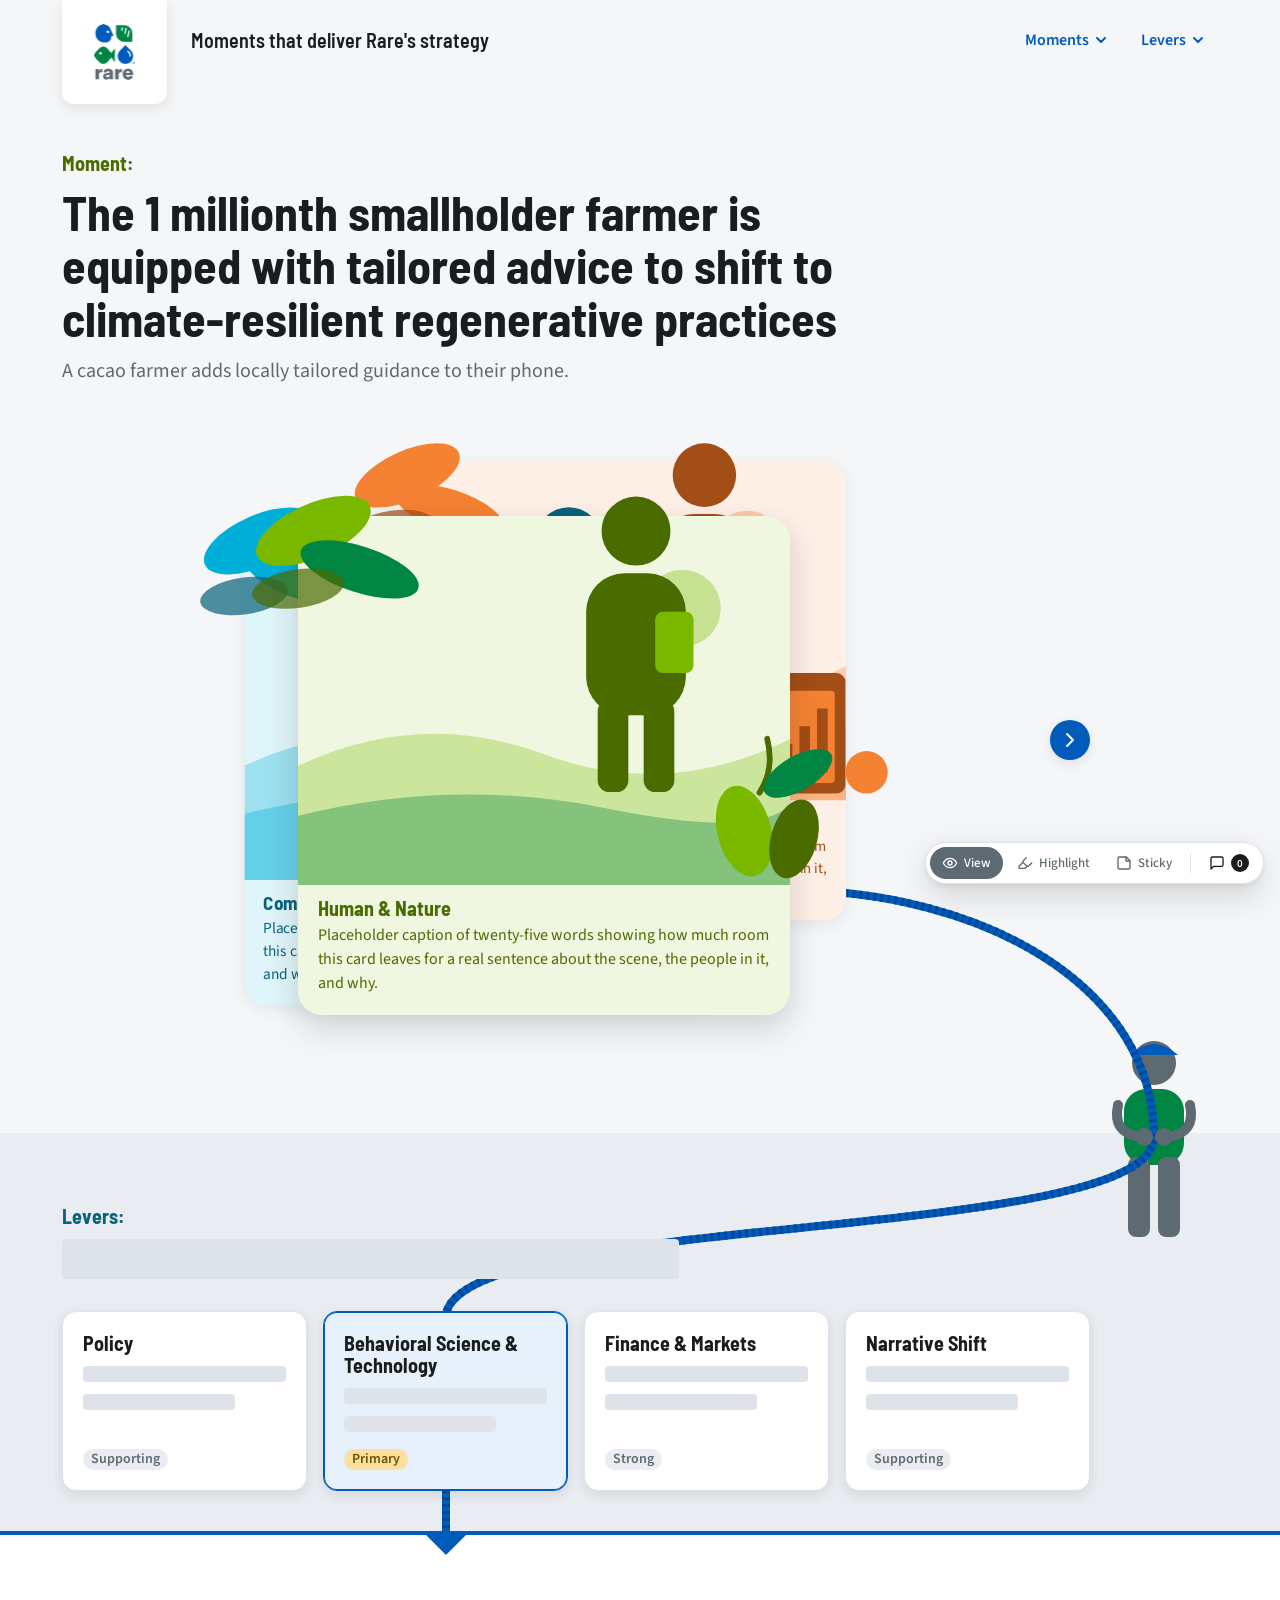
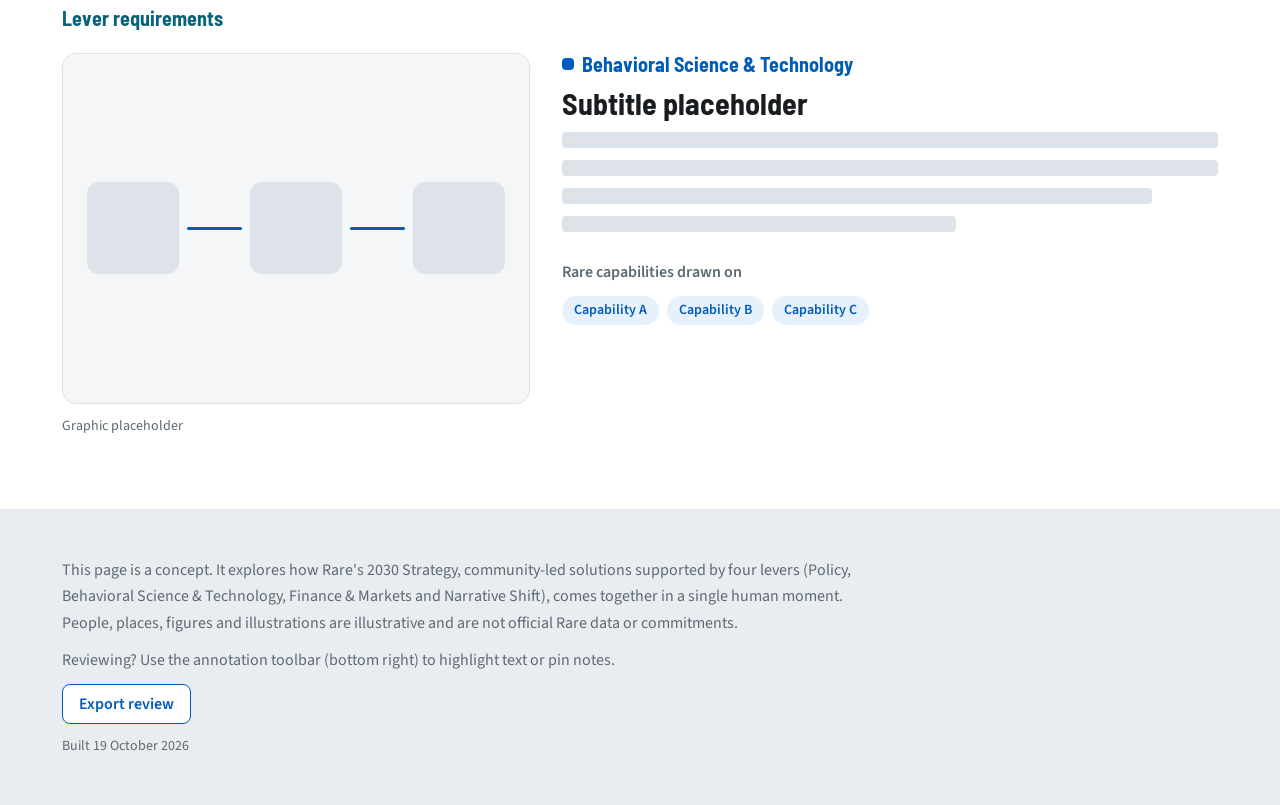
==== commit dcc4cb41: "Stage 2 review fixes (round 1) - Logo tab: roomier padding (space-7 / space-6, mobile space-5 / spac" ====
--- a/moments/1-millionth-farmer/index.html
+++ b/moments/1-millionth-farmer/index.html
@@ -4,7 +4,7 @@
   <meta charset="utf-8">
   <meta name="viewport" content="width=device-width, initial-scale=1">
   <meta name="robots" content="noindex">
-  <title>1 Millionth Farmer · Rare 2030 Strategy in moments</title>
+  <title>1 Millionth Smallholder Farmer · Rare 2030 Strategy in moments</title>
   <meta name="description" content="Concept: how Rare's 2030 Strategy comes together in one human milestone moment.">
   <link rel="icon" type="image/png" href="../../assets/logo/rare-logo-rgb.png">
   <!-- Font loading is the one place a family name appears outside the token files: the
@@ -51,63 +51,50 @@
                 <div class="card-stack__deck">
                   <div id="card-human-nature" class="stack-card stack-card--human-nature" data-card="human-nature" data-label="Human &amp; Nature" data-slot="0" data-front>
                     <div class="stack-card__backplate">
-                      <img class="stack-card__bg" src="../../assets/img/moment-1/card-human-nature-bg.svg" width="512" height="384" alt="" decoding="async">
-                    </div>
-                    <img class="stack-card__layer stack-card__layer--figure" src="../../assets/img/moment-1/card-human-nature-figure.svg" width="192" height="320" alt="A smallholder farmer in a cacao field checks advice on a smartphone (placeholder art)." decoding="async">
-                    <img class="stack-card__layer stack-card__layer--overhang-start" src="../../assets/img/moment-1/card-human-nature-overhang-start.svg" width="192" height="160" alt="" decoding="async">
-                    <img class="stack-card__layer stack-card__layer--overhang-end" src="../../assets/img/moment-1/card-human-nature-overhang-end.svg" width="176" height="160" alt="" decoding="async">
-                    <div class="stack-card__text">
-                      <p class="stack-card__label">Human &amp; Nature</p>
-                      <p class="visually-hidden">Caption placeholder</p>
-                      <span class="ph ph--bar ph--w-90 stack-card__caption-ph" aria-hidden="true"></span>
-                    </div>
-                    <div class="affinity-badges">
-                      <span class="affinity-badge" data-affinity="behavior-tech" hidden>
-                        <svg class="affinity-badge__icon" viewBox="0 0 16 16" aria-hidden="true" focusable="false"><path d="M3 13L13 3M13 3H6M13 3v7" fill="none" stroke="currentColor" stroke-width="2" stroke-linecap="round" stroke-linejoin="round"/></svg>
-                        <span class="affinity-badge__text"><span class="visually-hidden">Related lever: </span>Behavioral Science &amp; Technology</span>
-                      </span>
+                      <div class="stack-card__scene">
+                        <img class="stack-card__bg" src="../../assets/img/moment-1/card-human-nature-bg.svg" width="512" height="384" alt="" decoding="async">
+                      </div>
+                      <div class="stack-card__text">
+                        <p class="stack-card__label">Human &amp; Nature</p>
+                        <p class="stack-card__caption">Placeholder caption of twenty-five words showing how much room this card leaves for a real sentence about the scene, the people in it, and why.</p>
+                      </div>
+                    </div>
+                    <div class="stack-card__art">
+                      <img class="stack-card__layer stack-card__layer--figure" src="../../assets/img/moment-1/card-human-nature-figure.svg" width="192" height="320" alt="A smallholder farmer in a cacao field holding a smartphone (placeholder art)." decoding="async">
+                      <img class="stack-card__layer stack-card__layer--overhang-start" src="../../assets/img/moment-1/card-human-nature-overhang-start.svg" width="192" height="160" alt="" decoding="async">
+                      <img class="stack-card__layer stack-card__layer--overhang-end" src="../../assets/img/moment-1/card-human-nature-overhang-end.svg" width="176" height="160" alt="" decoding="async">
                     </div>
                   </div>
                   <div id="card-community" class="stack-card stack-card--community" data-card="community" data-label="Community" data-slot="1" aria-hidden="true" inert>
                     <div class="stack-card__backplate">
-                      <img class="stack-card__bg" src="../../assets/img/moment-1/card-community-bg.svg" width="512" height="384" alt="" decoding="async">
-                    </div>
-                    <img class="stack-card__layer stack-card__layer--figure" src="../../assets/img/moment-1/card-community-figure.svg" width="192" height="320" alt="A farmer, an extension agent and a student with smartphones (placeholder art)." decoding="async">
-                    <img class="stack-card__layer stack-card__layer--overhang-start" src="../../assets/img/moment-1/card-community-overhang-start.svg" width="192" height="160" alt="" decoding="async">
-                    <img class="stack-card__layer stack-card__layer--overhang-end" src="../../assets/img/moment-1/card-community-overhang-end.svg" width="176" height="160" alt="" decoding="async">
-                    <div class="stack-card__text">
-                      <p class="stack-card__label">Community</p>
-                      <p class="visually-hidden">Caption placeholder</p>
-                      <span class="ph ph--bar ph--w-90 stack-card__caption-ph" aria-hidden="true"></span>
-                    </div>
-                    <div class="affinity-badges">
-                      <span class="affinity-badge" data-affinity="finance-markets" hidden>
-                        <svg class="affinity-badge__icon" viewBox="0 0 16 16" aria-hidden="true" focusable="false"><path d="M3 13L13 3M13 3H6M13 3v7" fill="none" stroke="currentColor" stroke-width="2" stroke-linecap="round" stroke-linejoin="round"/></svg>
-                        <span class="affinity-badge__text"><span class="visually-hidden">Related lever: </span>Finance &amp; Markets</span>
-                      </span>
-                      <span class="affinity-badge" data-affinity="narrative" hidden>
-                        <svg class="affinity-badge__icon" viewBox="0 0 16 16" aria-hidden="true" focusable="false"><path d="M3 13L13 3M13 3H6M13 3v7" fill="none" stroke="currentColor" stroke-width="2" stroke-linecap="round" stroke-linejoin="round"/></svg>
-                        <span class="affinity-badge__text"><span class="visually-hidden">Related lever: </span>Narrative Shift</span>
-                      </span>
+                      <div class="stack-card__scene">
+                        <img class="stack-card__bg" src="../../assets/img/moment-1/card-community-bg.svg" width="512" height="384" alt="" decoding="async">
+                      </div>
+                      <div class="stack-card__text">
+                        <p class="stack-card__label">Community</p>
+                        <p class="stack-card__caption">Placeholder caption of twenty-five words showing how much room this card leaves for a real sentence about the scene, the people in it, and why.</p>
+                      </div>
+                    </div>
+                    <div class="stack-card__art">
+                      <img class="stack-card__layer stack-card__layer--figure" src="../../assets/img/moment-1/card-community-figure.svg" width="192" height="320" alt="A farmer, an extension agent and a student, the adults holding smartphones (placeholder art)." decoding="async">
+                      <img class="stack-card__layer stack-card__layer--overhang-start" src="../../assets/img/moment-1/card-community-overhang-start.svg" width="192" height="160" alt="" decoding="async">
+                      <img class="stack-card__layer stack-card__layer--overhang-end" src="../../assets/img/moment-1/card-community-overhang-end.svg" width="176" height="160" alt="" decoding="async">
                     </div>
                   </div>
                   <div id="card-policy" class="stack-card stack-card--policy" data-card="policy" data-label="Policy" data-slot="2" aria-hidden="true" inert>
                     <div class="stack-card__backplate">
-                      <img class="stack-card__bg" src="../../assets/img/moment-1/card-policy-bg.svg" width="512" height="384" alt="" decoding="async">
-                    </div>
-                    <img class="stack-card__layer stack-card__layer--figure" src="../../assets/img/moment-1/card-policy-figure.svg" width="192" height="320" alt="A mayor and a national government representative with plans and maps (placeholder art)." decoding="async">
-                    <img class="stack-card__layer stack-card__layer--overhang-start" src="../../assets/img/moment-1/card-policy-overhang-start.svg" width="192" height="160" alt="" decoding="async">
-                    <img class="stack-card__layer stack-card__layer--overhang-end" src="../../assets/img/moment-1/card-policy-overhang-end.svg" width="176" height="160" alt="" decoding="async">
-                    <div class="stack-card__text">
-                      <p class="stack-card__label">Policy</p>
-                      <p class="visually-hidden">Caption placeholder</p>
-                      <span class="ph ph--bar ph--w-90 stack-card__caption-ph" aria-hidden="true"></span>
-                    </div>
-                    <div class="affinity-badges">
-                      <span class="affinity-badge" data-affinity="policy" hidden>
-                        <svg class="affinity-badge__icon" viewBox="0 0 16 16" aria-hidden="true" focusable="false"><path d="M3 13L13 3M13 3H6M13 3v7" fill="none" stroke="currentColor" stroke-width="2" stroke-linecap="round" stroke-linejoin="round"/></svg>
-                        <span class="affinity-badge__text"><span class="visually-hidden">Related lever: </span>Policy</span>
-                      </span>
+                      <div class="stack-card__scene">
+                        <img class="stack-card__bg" src="../../assets/img/moment-1/card-policy-bg.svg" width="512" height="384" alt="" decoding="async">
+                      </div>
+                      <div class="stack-card__text">
+                        <p class="stack-card__label">Policy</p>
+                        <p class="stack-card__caption">Placeholder caption of twenty-five words showing how much room this card leaves for a real sentence about the scene, the people in it, and why.</p>
+                      </div>
+                    </div>
+                    <div class="stack-card__art">
+                      <img class="stack-card__layer stack-card__layer--figure" src="../../assets/img/moment-1/card-policy-figure.svg" width="192" height="320" alt="A mayor and a national government representative with plans and maps (placeholder art)." decoding="async">
+                      <img class="stack-card__layer stack-card__layer--overhang-start" src="../../assets/img/moment-1/card-policy-overhang-start.svg" width="192" height="160" alt="" decoding="async">
+                      <img class="stack-card__layer stack-card__layer--overhang-end" src="../../assets/img/moment-1/card-policy-overhang-end.svg" width="176" height="160" alt="" decoding="async">
                     </div>
                   </div>
                 </div>
@@ -155,8 +142,6 @@
                   </span>
                   <p class="lever-card__meta">
                     <span class="sig-tag sig-tag--supporting">Supporting</span>
-                    <span class="sig-pips" aria-hidden="true"><span class="sig-pips__pip is-on"></span><span class="sig-pips__pip"></span><span class="sig-pips__pip"></span></span>
-                    <span class="lever-card__shown" aria-hidden="true">Shown below</span>
                   </p>
                 </div>
                 <div id="lever-behavior-tech" class="lever-card" role="tab" data-lever-card="behavior-tech" aria-controls="detail-behavior-tech" aria-selected="true" tabindex="0">
@@ -168,8 +153,6 @@
                   </span>
                   <p class="lever-card__meta">
                     <span class="sig-tag sig-tag--primary">Primary</span>
-                    <span class="sig-pips" aria-hidden="true"><span class="sig-pips__pip is-on"></span><span class="sig-pips__pip is-on"></span><span class="sig-pips__pip is-on"></span></span>
-                    <span class="lever-card__shown" aria-hidden="true">Shown below</span>
                   </p>
                 </div>
                 <div id="lever-finance-markets" class="lever-card" role="tab" data-lever-card="finance-markets" aria-controls="detail-finance-markets" aria-selected="false" tabindex="-1">
@@ -181,8 +164,6 @@
                   </span>
                   <p class="lever-card__meta">
                     <span class="sig-tag sig-tag--strong">Strong</span>
-                    <span class="sig-pips" aria-hidden="true"><span class="sig-pips__pip is-on"></span><span class="sig-pips__pip is-on"></span><span class="sig-pips__pip"></span></span>
-                    <span class="lever-card__shown" aria-hidden="true">Shown below</span>
                   </p>
                 </div>
                 <div id="lever-narrative" class="lever-card" role="tab" data-lever-card="narrative" aria-controls="detail-narrative" aria-selected="false" tabindex="-1">
@@ -194,8 +175,6 @@
                   </span>
                   <p class="lever-card__meta">
                     <span class="sig-tag sig-tag--supporting">Supporting</span>
-                    <span class="sig-pips" aria-hidden="true"><span class="sig-pips__pip is-on"></span><span class="sig-pips__pip"></span><span class="sig-pips__pip"></span></span>
-                    <span class="lever-card__shown" aria-hidden="true">Shown below</span>
                   </p>
                 </div>
               </div>
--- a/css/viz-tokens.css
+++ b/css/viz-tokens.css
@@ -34,9 +34,11 @@
      Core has no 56px or 44px step; composed from the space ramp (see TOKEN_GAPS.md). */
   --viz-nav-logo-height: calc(var(--rare-space-9) + var(--rare-space-2));
   --viz-nav-logo-height-mobile: calc(var(--rare-space-8) + var(--rare-space-1));
-  /* PRODUCT-SCOPE: logo tab (§4.1): padding around the logo, how far it hangs over Panel 1,
-     and its shadow (Core has no shadow tokens; see TOKEN_GAPS.md). */
-  --viz-logo-tab-pad: var(--rare-space-4);
+  /* PRODUCT-SCOPE: logo tab (§4.1): generous negative space around the logo, like rare.org
+     (Stage 2 review: the logo fills about 40% of the tab's width), how far the tab hangs over
+     Panel 1, and its shadow (Core has no shadow tokens; see TOKEN_GAPS.md). */
+  --viz-logo-tab-pad-inline: var(--rare-space-7);
+  --viz-logo-tab-pad-block: var(--rare-space-6);
   --viz-logo-tab-overhang: var(--rare-space-6);
   --viz-logo-tab-shadow: var(--viz-shadow-soft);
   /* PRODUCT-SCOPE: disclosure menu panel width. */
@@ -51,8 +53,10 @@
   /* PRODUCT-SCOPE: front card width within the stack region. */
   --viz-stack-card-width: min(100%, calc(var(--rare-size-container-narrow) * 0.75));
   --viz-stack-card-ratio: 4 / 3;
-  /* PRODUCT-SCOPE: backplate inset inside the card frame (§4.3: 8–12%). */
-  --viz-stack-inset: 10%;
+  /* PRODUCT-SCOPE: backplate inset inside the card frame (§4.3: 8–12%): 64px of 640 at the
+     sides and 48px above and below. Padding %, so both are fractions of the card's width. */
+  --viz-stack-inset-inline: 10%;
+  --viz-stack-inset-block: 7.5%;
   /* PRODUCT-SCOPE: how far back cards peek out. Desktop ~8% of card width; mobile 16–24px. */
   --viz-stack-peek: clamp(var(--rare-space-4), 4vw, var(--rare-space-10));
   /* PRODUCT-SCOPE: back-slot scale (§4.3 "translating and scaling into the slots ahead").
@@ -79,7 +83,9 @@
   --viz-orchestrator-grip-y: 52%;
   /* PRODUCT-SCOPE: the pipe: a tube in Rare Blue with darker ribs (§6.4, §7). */
   --viz-pipe-width: var(--rare-space-2);
-  --viz-pipe-rib-dash: var(--rare-border-width-focus) var(--rare-space-1);
+  --viz-pipe-rib: var(--rare-border-width-focus);
+  --viz-pipe-rib-period: calc(var(--rare-border-width-focus) + var(--rare-space-1));
+  --viz-pipe-rib-dash: var(--viz-pipe-rib) var(--rare-space-1);
 
   /* ---- Panel 2: lever track ----------------------------------------------------------- */
 
@@ -91,9 +97,9 @@
   --viz-lever-card-width-desktop: calc((100% - 3 * var(--viz-lever-gap)) / 4);
   --viz-lever-card-min-height: calc(var(--rare-space-11) * 2.5);
   /* PRODUCT-SCOPE: selected-lever indicator (§4.5, Stage 1 review: "must be strong"). A stem
-     drops from the card to Panel 3's top rule, and a caret on the rule points into Panel 3. */
+     styled like the pipe drops from the card to Panel 3's top rule, and a caret on the rule
+     points into Panel 3. */
   --viz-lever-caret: var(--rare-space-5);
-  --viz-lever-stem: var(--rare-space-1);
   --viz-lever-stem-length: var(--rare-space-8);
   --viz-lever-lift: calc(-1 * var(--rare-space-1));
   /* PRODUCT-SCOPE: 2px selected border (§6.4) = 1px border + 1px inset ring (no 2px width token). */
@@ -158,6 +164,8 @@
 @media (max-width: 639px) {
   :root {
     --viz-nav-logo-height: var(--viz-nav-logo-height-mobile);
+    --viz-logo-tab-pad-inline: var(--rare-space-5);
+    --viz-logo-tab-pad-block: var(--rare-space-4);
     --viz-orchestrator-size: var(--viz-orchestrator-size-mobile);
   }
 }
--- a/css/components/nav.css
+++ b/css/components/nav.css
@@ -27,7 +27,7 @@
   align-self: start;
   justify-self: start;
   display: block;
-  padding: var(--viz-logo-tab-pad);
+  padding: var(--viz-logo-tab-pad-block) var(--viz-logo-tab-pad-inline);
   border-end-start-radius: var(--rare-radius-lg);
   border-end-end-radius: var(--rare-radius-lg);
   background: var(--rare-color-background-default);
--- a/css/components/moment.css
+++ b/css/components/moment.css
@@ -55,19 +55,24 @@
   padding: var(--viz-stack-peek) var(--viz-stack-peek) var(--rare-space-0);
 }
 
-/* Its own stacking context: the three cards order only against each other. */
+/* Its own stacking context: the three cards order only against each other. The cards share
+   one grid cell, so the deck is as tall as the tallest card and every card stretches to it. */
 .card-stack__deck {
   position: relative;
   isolation: isolate;
-  aspect-ratio: var(--viz-stack-card-ratio);
-}
-
-/* Card frame: transparent bounds that hold every layer (§4.3). One transform per frame, so
-   every layer (including those breaking the backplate edge) moves and tilts as one unit.
-   Back slots scale about the centre and translate to keep their peeking edge in place. */
+  display: grid;
+}
+
+/* Card frame: transparent bounds that hold every layer (§4.3). Its padding is the inset band
+   around the backplate where art may break the edge. One transform per frame, so every layer
+   (including those breaking the backplate edge) moves and tilts as one unit. Back slots scale
+   about the centre and translate to keep their peeking edge in place. */
 .stack-card {
-  position: absolute;
-  inset: var(--rare-space-0);
+  position: relative;
+  grid-area: 1 / 1;
+  display: flex;
+  flex-direction: column;
+  padding: var(--viz-stack-inset-block) var(--viz-stack-inset-inline);
   transform-origin: center;
 }
 
@@ -98,11 +103,14 @@
   pointer-events: none;
 }
 
-/* Backplate: the smaller opaque rounded rectangle inset inside the frame. Each card keeps its
-   own tint wherever it sits in the deck (§6.4); the front card is told apart by elevation. */
+/* Backplate: the opaque rounded card the eye reads, inset inside the frame. The scene sits on
+   top; the label and caption have their own band below it, so text never covers the art.
+   Each card keeps its own tint wherever it sits in the deck (§6.4); the front card is told
+   apart by elevation. */
 .stack-card__backplate {
-  position: absolute;
-  inset: var(--viz-stack-inset);
+  flex: 1;
+  display: flex;
+  flex-direction: column;
   overflow: hidden;
   border-radius: var(--rare-radius-xl);
   background: var(--card-tint);
@@ -133,20 +141,72 @@
   --card-ink: var(--rare-color-orange-700);
 }
 
-/* Background scene: fills the backplate exactly and is clipped to its radius. */
+/* Scene: the 512 × 384 art area at the top of the backplate. */
+.stack-card__scene {
+  flex: none;
+  aspect-ratio: var(--viz-stack-card-ratio);
+}
+
 .stack-card__bg {
   width: 100%;
   height: 100%;
   object-fit: cover;
 }
 
-/* Content layers, positioned in the 640 × 480 frame of docs/ILLUSTRATION_SPECS.md (as % so
-   they scale). Each one deliberately breaks a backplate edge but stays inside the frame. */
+/* Label and caption (§4.3): real HTML text in the band under the scene. Sized for a 10–25 word
+   caption at every width from 360px; the band grows with its text and every card in the deck
+   matches the tallest. */
+.stack-card__text {
+  flex: 1;
+  display: grid;
+  align-content: start;
+  gap: var(--rare-space-1);
+  padding: var(--rare-space-3) var(--rare-space-5) var(--rare-space-5);
+  color: var(--card-ink);
+}
+
+.stack-card__label {
+  font-family: var(--rare-font-family-display);
+  font-size: var(--rare-font-size-500);
+  font-weight: var(--rare-font-weight-bold);
+  line-height: var(--rare-line-height-tight);
+}
+
+.stack-card__caption {
+  font-size: var(--rare-font-size-300);
+  line-height: var(--rare-line-height-normal);
+}
+
+@media (max-width: 639px) {
+  .stack-card__text {
+    padding: var(--rare-space-2) var(--rare-space-3) var(--rare-space-3);
+  }
+
+  .stack-card__label {
+    font-size: var(--rare-font-size-300);
+  }
+
+  .stack-card__caption {
+    font-size: var(--rare-font-size-200);
+  }
+}
+
+/* Content layers sit in a box matching the 640 × 480 art frame of docs/ILLUSTRATION_SPECS.md,
+   pinned to the top of the card, and are positioned in it as % so they scale. Each one breaks
+   a backplate edge into the frame's inset band; none reaches the caption band. */
+.stack-card__art {
+  position: absolute;
+  top: var(--rare-space-0);
+  left: var(--rare-space-0);
+  width: 100%;
+  aspect-ratio: var(--viz-stack-card-ratio);
+  pointer-events: none;
+}
+
 .stack-card__layer {
   position: absolute;
   height: auto;
   max-width: none;
-  pointer-events: none;
   user-select: none;
   -webkit-user-drag: none;
 }
@@ -167,10 +227,11 @@
   aspect-ratio: 192 / 160;
 }
 
-/* Overhang end: 176 × 160 at (456, 304); breaks the right edge by 56px and the bottom by 32px. */
+/* Overhang end: 176 × 160 at (456, 272); breaks the right edge by 56px and rests on the
+   scene's bottom line, above the caption band. */
 .stack-card__layer--overhang-end {
   left: 71.25%;
-  top: 63.333%;
+  top: 56.667%;
   width: 27.5%;
   aspect-ratio: 176 / 160;
 }
@@ -183,88 +244,6 @@
 
 span.stack-card__layer--figure {
   border-radius: var(--rare-radius-pill) var(--rare-radius-pill) var(--rare-radius-lg) var(--rare-radius-lg);
-}
-
-/* Label and caption: real HTML text over the art. */
-.stack-card__text {
-  position: absolute;
-  bottom: calc(var(--viz-stack-inset) + 4%);
-  left: calc(var(--viz-stack-inset) + 4%);
-  display: grid;
-  gap: var(--rare-space-2);
-  width: 38%;
-  padding: var(--rare-space-3);
-  border-radius: var(--rare-radius-lg);
-  background: var(--rare-color-background-default);
-  color: var(--card-ink);
-}
-
-.stack-card__label {
-  font-family: var(--rare-font-family-display);
-  font-size: var(--rare-font-size-500);
-  font-weight: var(--rare-font-weight-bold);
-  line-height: var(--rare-line-height-tight);
-}
-
-.stack-card__caption-ph {
-  background: var(--card-tint);
-}
-
-@media (max-width: 639px) {
-  .stack-card__text {
-    width: 46%;
-    padding: var(--rare-space-2);
-  }
-
-  .stack-card__label {
-    font-size: var(--rare-font-size-300);
-  }
-}
-
-/* ---- Lever-to-card affinity badge (§4.4) ----------------------------------------------
-   Sits on the backplate's top-left corner, which stays visible whether the card peeks left
-   (slot 1) or up-right (slot 2). Icon only on back cards; icon + lever name on the front. */
-
-.affinity-badges {
-  position: absolute;
-  top: calc(var(--viz-stack-inset) - var(--rare-space-3));
-  left: calc(var(--viz-stack-inset) - var(--rare-space-3));
-  display: flex;
-}
-
-.affinity-badge {
-  display: inline-flex;
-  align-items: center;
-  gap: var(--rare-space-1);
-  min-width: var(--rare-size-control-sm);
-  height: var(--rare-size-control-sm);
-  padding-inline: var(--rare-space-2);
-  border-radius: var(--rare-radius-pill);
-  background: var(--rare-color-background-default);
-  box-shadow: var(--viz-shadow-soft);
-  color: var(--rare-color-action-primary);
-  font-size: var(--rare-font-size-200);
-  font-weight: var(--rare-font-weight-semibold);
-  white-space: nowrap;
-}
-
-.affinity-badge[hidden] {
-  display: none;
-}
-
-.affinity-badge__icon {
-  flex: none;
-  width: var(--rare-space-3);
-  height: var(--rare-space-3);
-}
-
-.stack-card:not([data-front]) .affinity-badge {
-  justify-content: center;
-  padding-inline: var(--rare-space-0);
-}
-
-.stack-card:not([data-front]) .affinity-badge__text {
-  display: none;
 }
 
 /* ---- Next control (§4.3) ----------------------------------------------------------------- */
--- a/css/components/orchestrator.css
+++ b/css/components/orchestrator.css
@@ -2,13 +2,22 @@
    and the pipe overlay that js/orchestrator.js draws.
 
    Stacking inside the zone (its own context, all --rare-elevation-z-*):
-     figure art (z-base) < pipe (z-raised) < card stack, lever track, figure hands (z-sticky)
-   so the pipe runs in front of the figure's body, through its hands, and tucks under both the
-   card stack and the selected lever card at its ends. */
+     panel backgrounds < figure art (z-base) < pipe (z-raised)
+       < panel content, figure hands (z-sticky)
+   so the pipe runs over the panel bands and in front of the figure's body, but behind every
+   heading, text block and placeholder it crosses (Stage 2 review, §4.4). It passes through the
+   hands and tucks under the card stack and the selected lever card at its ends. */
 
 .orchestration {
   position: relative;
   isolation: isolate;
+}
+
+/* Lift each block of Panel 1 and Panel 2 content above the pipe: the statement, the scenes,
+   the "Levers:" heading and the lever track. The panel backgrounds stay below it. */
+.orchestration .panel__inner > * {
+  position: relative;
+  z-index: var(--rare-elevation-z-sticky);
 }
 
 /* Decorative and never interactive. */
--- a/css/components/levers.css
+++ b/css/components/levers.css
@@ -1,8 +1,8 @@
 /* Panel 2: Levers (§4.5). WAI-ARIA tabs in a horizontal scroll-snap track, with edge fades and
    scroll buttons that appear only when the track overflows (js/levers.js sets data-overflow-*).
    Resting, hover, focus and selected states are distinct. The selected card's indicator is
-   deliberately strong (Stage 1 review): a solid accent card, a stem that drops from it to
-   Panel 3's top rule, and a caret on that rule pointing into Panel 3 (lever-detail.css). */
+   deliberately strong (Stage 1 review): a solid accent card, a pipe-style stem that drops from
+   it to Panel 3's top rule, and a caret on that rule pointing into Panel 3 (lever-detail.css). */
 
 /* No bottom padding: the track runs to Panel 3's top rule so the stem can meet it. */
 .panel--levers {
@@ -173,7 +173,9 @@
   outline-offset: var(--rare-border-offset-focus);
 }
 
-/* Selected: blue-50 fill, 2px accent border, the stem down to Panel 3 and a "Shown below" cue. */
+/* Selected: blue-50 fill, 2px accent border, and a stem down to Panel 3 drawn like the
+   orchestrator pipe (same colour, width and ribs; Stage 2 review), so Rare's connections read
+   as one system. */
 .lever-card[aria-selected="true"] {
   border-color: var(--rare-color-action-primary);
   background: var(--rare-color-blue-50);
@@ -186,31 +188,17 @@
   position: absolute;
   top: 100%;
   left: 50%;
-  width: var(--viz-lever-stem);
+  width: var(--viz-pipe-width);
   height: calc(var(--viz-lever-stem-length) + var(--rare-border-width-default));
-  background: var(--rare-color-action-primary);
+  background: repeating-linear-gradient(
+    to bottom,
+    var(--rare-color-action-primary-hover) 0 var(--viz-pipe-rib),
+    var(--rare-color-action-primary) var(--viz-pipe-rib) var(--viz-pipe-rib-period)
+  );
   transform: translateX(-50%);
 }
 
-.lever-card__shown {
-  display: none;
-  align-items: center;
-  gap: var(--rare-space-1);
-  margin-inline-start: auto;
-  color: var(--rare-color-action-primary);
-  font-size: var(--rare-font-size-200);
-  font-weight: var(--rare-font-weight-semibold);
-}
-
-.lever-card__shown::after {
-  content: "↓";
-}
-
-.lever-card[aria-selected="true"] .lever-card__shown {
-  display: inline-flex;
-}
-
-/* ---- Significance tag and pips (§4.5, §6.4) --------------------------------------------- */
+/* ---- Significance tag (§4.5, §6.4; no pip meter since the Stage 2 review) --------------------------------------------- */
 
 .sig-tag {
   display: inline-block;
@@ -227,19 +215,3 @@
   background: var(--rare-color-yellow-100);
   color: var(--rare-color-text-feature);
 }
-
-.sig-pips {
-  display: inline-flex;
-  gap: var(--rare-space-1);
-}
-
-.sig-pips__pip {
-  width: var(--rare-space-2);
-  height: var(--rare-space-2);
-  border: var(--rare-border-width-default) solid var(--rare-color-border-strong);
-  border-radius: var(--rare-radius-pill);
-}
-
-.sig-pips__pip.is-on {
-  background: var(--rare-color-border-strong);
-}
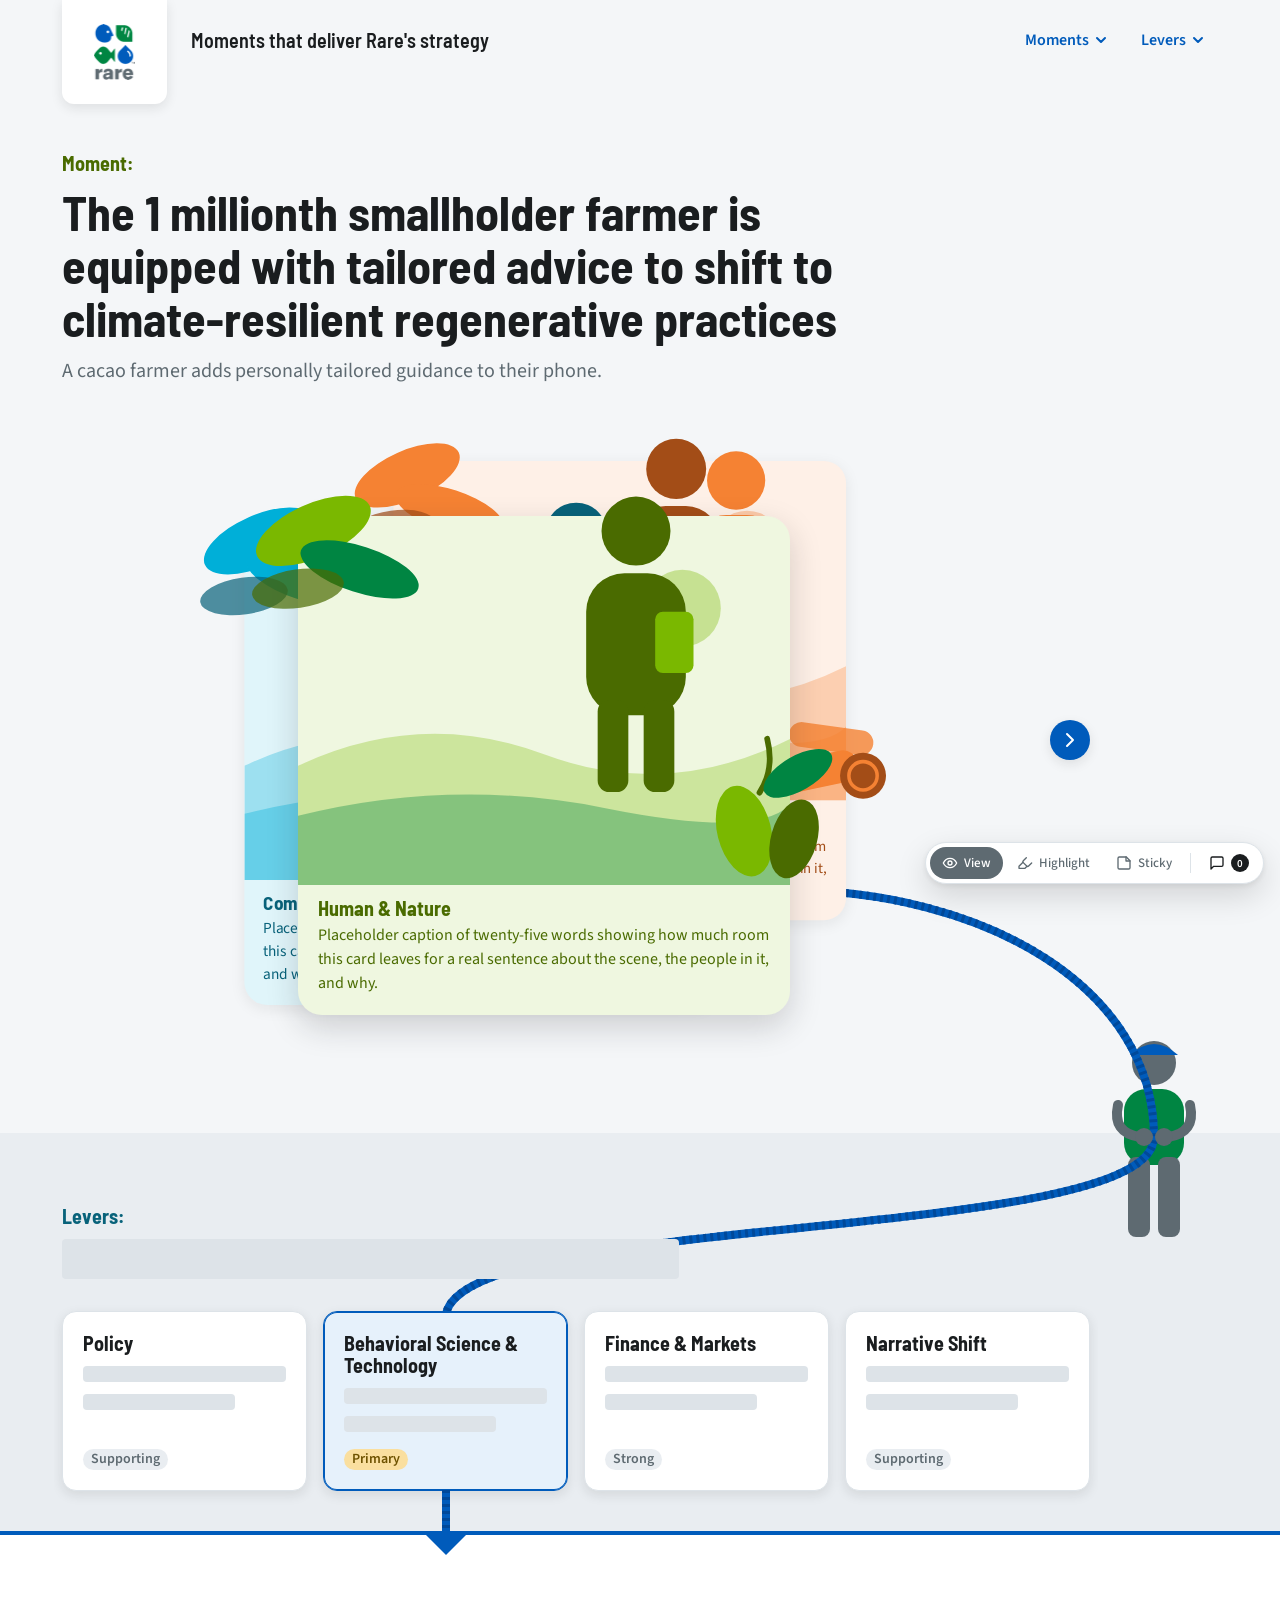
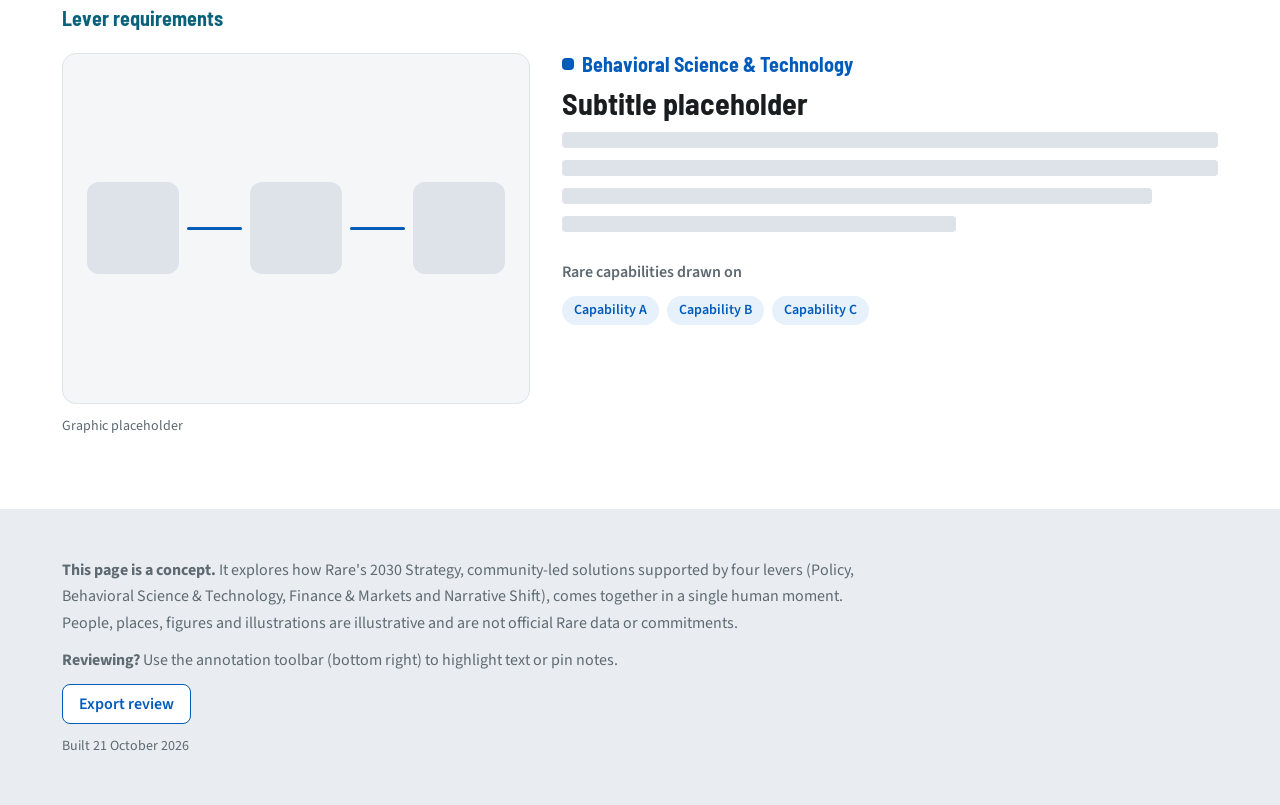
==== commit 3d1bb82b: "Stage 2 review fixes (round 2) - Bring to front: clicking or tapping a peeking card pulls it out tow" ====
--- a/moments/1-millionth-farmer/index.html
+++ b/moments/1-millionth-farmer/index.html
@@ -43,7 +43,7 @@
             <div id="moment-statement" class="moment-statement">
               <p class="eyebrow">Moment:</p>
               <h1 id="moment-title" class="moment-title">The 1 millionth smallholder farmer is equipped with tailored advice to shift to climate-resilient regenerative practices</h1>
-              <p class="moment-description">A cacao farmer adds locally tailored guidance to their phone.</p>
+              <p class="moment-description">A cacao farmer adds personally tailored guidance to their phone.</p>
             </div>
 
             <div id="moment-visual" class="moment-visual" role="region" aria-label="Moment scenes">
@@ -92,7 +92,7 @@
                       </div>
                     </div>
                     <div class="stack-card__art">
-                      <img class="stack-card__layer stack-card__layer--figure" src="../../assets/img/moment-1/card-policy-figure.svg" width="192" height="320" alt="A mayor and a national government representative with plans and maps (placeholder art)." decoding="async">
+                      <img class="stack-card__layer stack-card__layer--figure" src="../../assets/img/moment-1/card-policy-figure.svg" width="192" height="320" alt="A mayor and a national government representative working from a plan and a map (placeholder art)." decoding="async">
                       <img class="stack-card__layer stack-card__layer--overhang-start" src="../../assets/img/moment-1/card-policy-overhang-start.svg" width="192" height="160" alt="" decoding="async">
                       <img class="stack-card__layer stack-card__layer--overhang-end" src="../../assets/img/moment-1/card-policy-overhang-end.svg" width="176" height="160" alt="" decoding="async">
                     </div>
@@ -100,9 +100,10 @@
                 </div>
               </div>
               <div class="stack-controls">
-                <button class="stack-next" type="button" aria-label="Next scene">
+                <button class="stack-next" type="button" aria-label="Rotate scenes">
                   <svg viewBox="0 0 20 20" aria-hidden="true" focusable="false"><path d="M7 4l6 6-6 6" fill="none" stroke="currentColor" stroke-width="2" stroke-linecap="round" stroke-linejoin="round"/></svg>
                 </button>
+                <span class="stack-next__label" aria-hidden="true">Rotate</span>
                 <p class="stack-announcer visually-hidden" aria-live="polite" aria-atomic="true"></p>
               </div>
             </div>
@@ -314,9 +315,9 @@
     <footer id="site-footer" class="site-footer">
       <div class="panel__inner">
         <div class="site-footer__inner">
-          <p class="site-footer__note">This page is a concept. It explores how Rare's 2030 Strategy, community-led solutions supported by four levers (Policy, Behavioral Science &amp; Technology, Finance &amp; Markets and Narrative Shift), comes together in a single human moment. People, places, figures and illustrations are illustrative and are not official Rare data or commitments.</p>
-          <p>Reviewing? Use the annotation toolbar (bottom right) to highlight text or pin notes.</p>
-          <p class="site-footer__meta">Built 19 October 2026</p>
+          <p class="site-footer__note"><strong>This page is a concept.</strong> It explores how Rare's 2030 Strategy, community-led solutions supported by four levers (Policy, Behavioral Science &amp; Technology, Finance &amp; Markets and Narrative Shift), comes together in a single human moment. People, places, figures and illustrations are illustrative and are not official Rare data or commitments.</p>
+          <p><strong>Reviewing?</strong> Use the annotation toolbar (bottom right) to highlight text or pin notes.</p>
+          <p class="site-footer__meta">Built 21 October 2026</p>
         </div>
       </div>
     </footer>
--- a/css/viz-tokens.css
+++ b/css/viz-tokens.css
@@ -67,6 +67,8 @@
      pulled card clears the deck, as a fraction of card width (none under reduced motion). */
   --viz-stack-tilt: 3deg;
   --viz-stack-overshoot: 0.12;
+  /* PRODUCT-SCOPE: hover lift of a peeking card that a click would bring to the front. */
+  --viz-stack-peek-lift: calc(-1 * var(--rare-space-1));
   /* PRODUCT-SCOPE: drag distance that counts as a swipe on the front card. */
   --viz-stack-swipe-min: var(--rare-space-9);
 
--- a/css/components/moment.css
+++ b/css/components/moment.css
@@ -98,9 +98,25 @@
     scale(var(--viz-stack-scale-2));
 }
 
-/* Back cards are not clickable (they are also inert). */
+/* Back cards are inert, so pointer events pass through them to the deck; js/card-stack.js
+   works out from geometry which peeking card is under the pointer. */
 .stack-card:not([data-slot="0"]) {
   pointer-events: none;
+}
+
+/* A peeking card under a mouse pointer lifts slightly and the deck shows a pointer cursor:
+   a click brings that card to the front (§4.3). The lift uses `translate`, which composes
+   with the slot transform the flip animates. */
+.stack-card {
+  transition: translate var(--rare-motion-duration-fast) var(--rare-motion-easing-standard);
+}
+
+.stack-card[data-peek-hover] {
+  translate: 0 var(--viz-stack-peek-lift);
+}
+
+.card-stack__deck[data-peek-hover] {
+  cursor: pointer;
 }
 
 /* Backplate: the opaque rounded card the eye reads, inset inside the frame. The scene sits on
@@ -246,7 +262,7 @@
   border-radius: var(--rare-radius-pill) var(--rare-radius-pill) var(--rare-radius-lg) var(--rare-radius-lg);
 }
 
-/* ---- Next control (§4.3) ----------------------------------------------------------------- */
+/* ---- Rotate control (§4.3) --------------------------------------------------------------- */
 
 /* Above the cards, so a card thrown toward it slides underneath and it stays clickable. */
 .stack-controls {
@@ -264,11 +280,6 @@
   }
 }
 
-@media (min-width: 1024px) {
-  .stack-controls {
-    flex-direction: column;
-  }
-}
 
 .stack-next {
   display: grid;
@@ -293,3 +304,55 @@
   width: var(--rare-space-5);
   height: var(--rare-space-5);
 }
+
+/* "Rotate": says what the button does. Revealed on hover and keyboard focus, beside the button
+   toward the stack on desktop and above it below 1024px; always shown on touch-only devices.
+   Decorative (aria-hidden): the button's accessible name, "Rotate scenes", includes the word. */
+.stack-next__label {
+  position: absolute;
+  color: var(--rare-color-text-muted);
+  font-size: var(--rare-font-size-300);
+  font-weight: var(--rare-font-weight-semibold);
+  white-space: nowrap;
+  pointer-events: none;
+  opacity: 0;
+  transition:
+    opacity var(--rare-motion-duration-base) var(--rare-motion-easing-standard),
+    translate var(--rare-motion-duration-base) var(--rare-motion-easing-standard);
+}
+
+.stack-next:is(:hover, :focus-visible) + .stack-next__label {
+  opacity: 1;
+  translate: 0 0;
+}
+
+@media (max-width: 1023px) {
+  .stack-next__label {
+    bottom: calc(100% + var(--rare-space-1));
+    left: 50%;
+    transform: translateX(-50%);
+    translate: 0 var(--rare-space-1);
+  }
+}
+
+@media (min-width: 1024px) {
+  .stack-next__label {
+    top: 50%;
+    right: calc(100% + var(--rare-space-2));
+    transform: translateY(-50%);
+    translate: var(--rare-space-2) 0;
+  }
+}
+
+@media (hover: none) {
+  .stack-next__label {
+    opacity: 1;
+    translate: 0 0;
+  }
+}
+
+@media (prefers-reduced-motion: reduce) {
+  .stack-next__label {
+    transition: none;
+  }
+}
